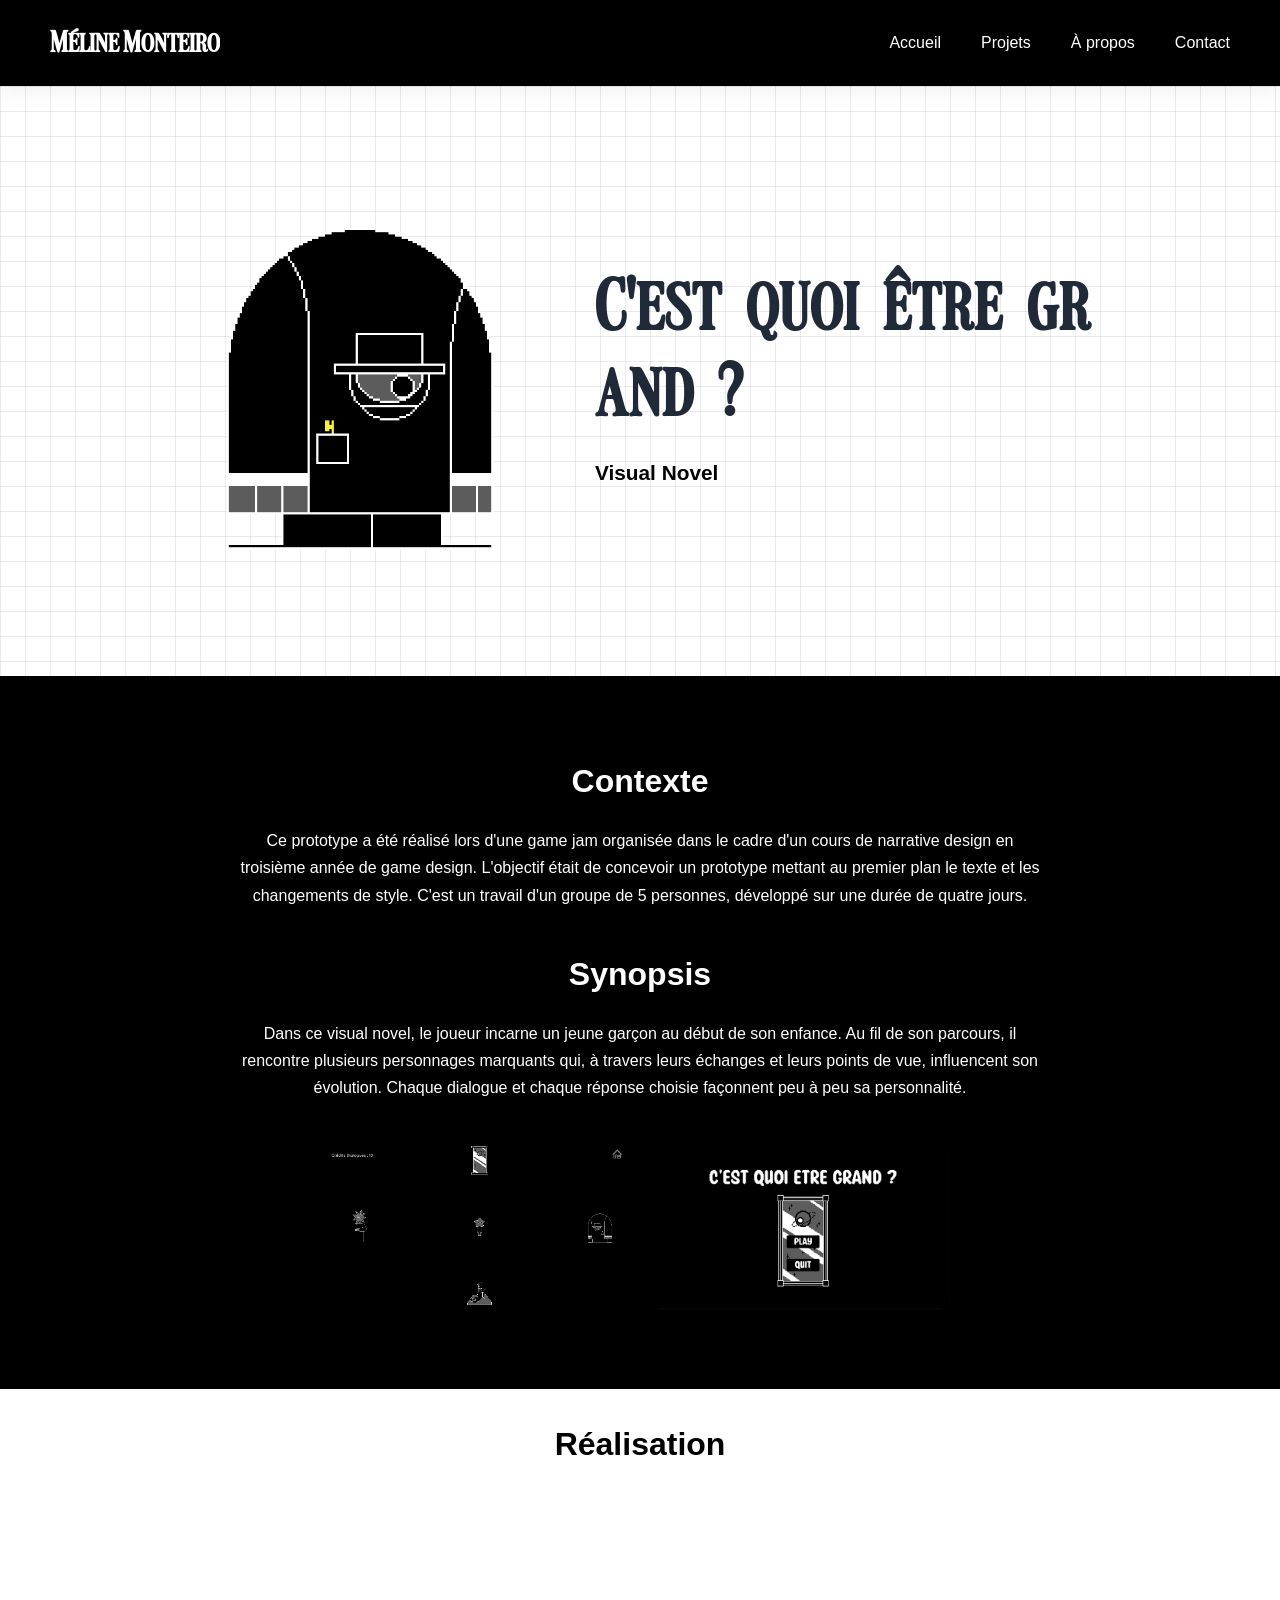
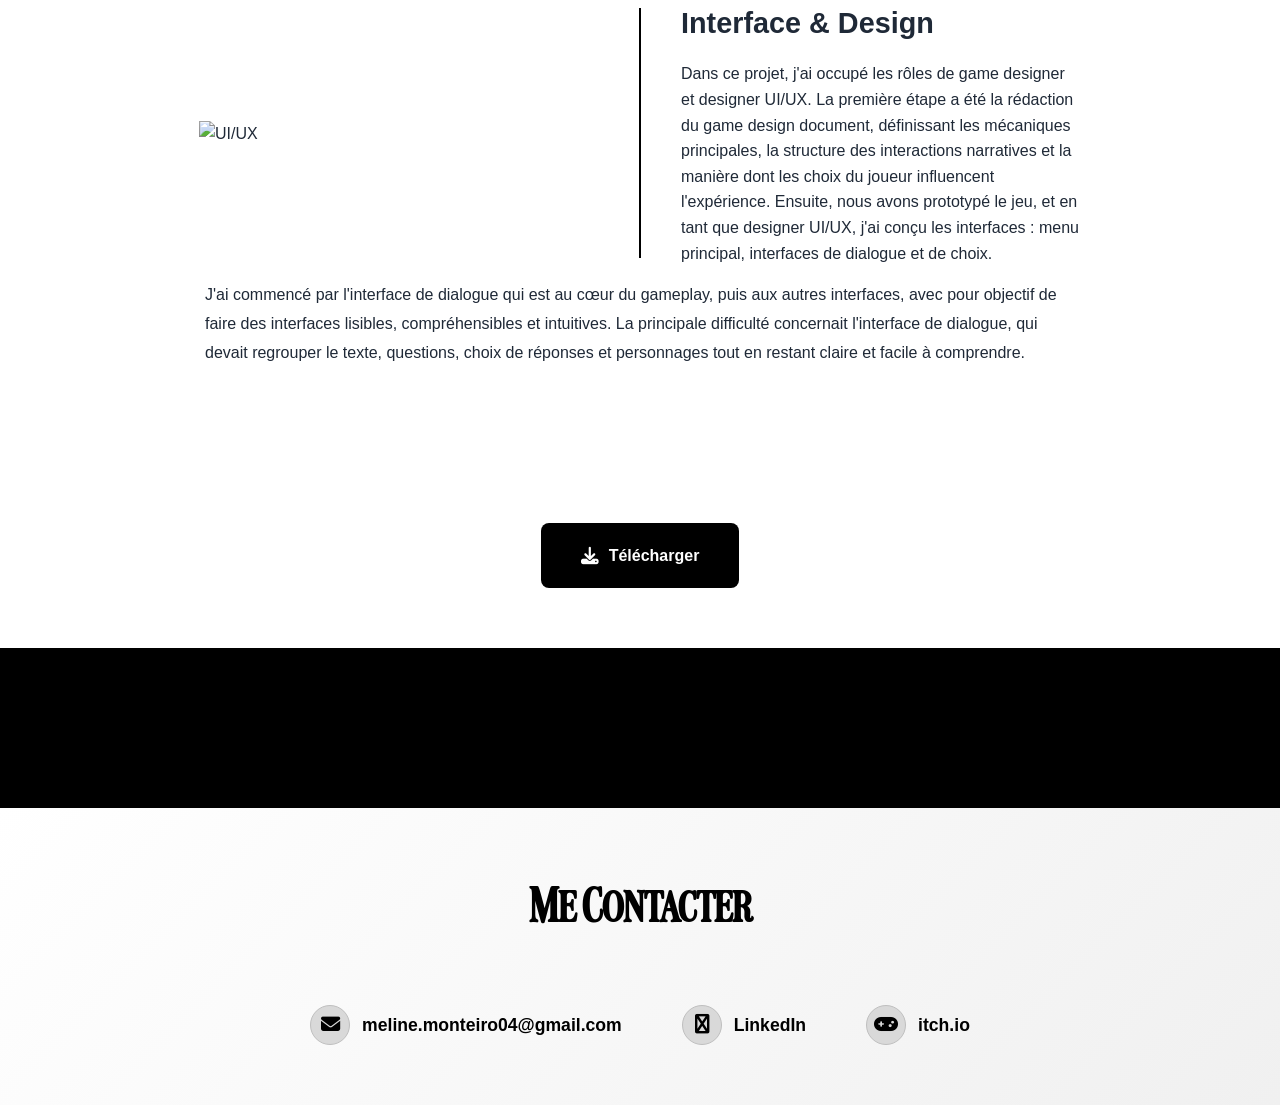
==== projects/c'est quoi etre grand.html @ 861b00ba "Update c'est quoi etre grand.html" ====
<!DOCTYPE html>
<html lang="fr">
<head>
    <meta charset="UTF-8">
    <title>C'est quoi être grand ?</title>
    <meta name="viewport" content="width=device-width, initial-scale=1.0">
    <link rel="stylesheet" href="../css/style.css">
    <link rel="stylesheet" href="https://cdnjs.cloudflare.com/ajax/libs/font-awesome/6.4.0/css/all.min.css">
</head>

<body>

<!-- HEADER -->
<header>
    <div class="logo">Méline Monteiro</div>
    <nav class="nav-menu">
        <a href="../index.html#home">Accueil</a>
        <a href="../index.html#projects">Projets</a>
        <a href="../index.html#about">À propos</a>
        <a href="../index.html#contact">Contact</a>
    </nav>
    <button class="menu-toggle" id="menuToggle">
        <span></span>
        <span></span>
        <span></span>
    </button>
</header>

<!-- HERO -->
<section class="hp-hero">
    <div class="hp-container">
        <div class="hp-image">
            <img src="../Images/GrandGolem.png" alt="C'est quoi être grand ?">
        </div>
        <div class="hp-info">
            <h1 class="rainbow-name">
                <span>C</span><span>'</span><span>e</span><span>s</span><span>t</span>
                <span> </span>
                <span>q</span><span>u</span><span>o</span><span>i</span>
                <span> </span>
                <span>ê</span><span>t</span><span>r</span><span>e</span>
                <span> </span>
                <span>g</span><span>r</span><span>a</span><span>n</span><span>d</span>
                <span> </span>
                <span>?</span>
            </h1>
            <p class="subtitle">Visual Novel</p>
        </div>
    </div>
</section>

<!-- CONTEXTE + SYNOPSIS -->
<section class="hp-description">
    <div class="container">
        <h2>Contexte</h2>
        <p>Ce prototype a été réalisé lors d'une game jam organisée dans le cadre d'un cours de narrative design en troisième année de game design. L'objectif était de concevoir un prototype mettant au premier plan le texte et les changements de style.

C'est un travail d'un groupe de 5 personnes, développé sur une durée de quatre jours.</p>

        <h2>Synopsis</h2>
        <p>Dans ce visual novel, le joueur incarne un jeune garçon au début de son enfance. Au fil de son parcours, il rencontre plusieurs personnages marquants qui, à travers leurs échanges et leurs points de vue, influencent son évolution.

Chaque dialogue et chaque réponse choisie façonnent peu à peu sa personnalité.</p>

        <div class="hp-extra-images">
    <img src="../Images/C'estQuoi1.png" alt="Image 1">
    <img src="../Images/C'estQuoi2.png" alt="Image 2">
</div>
    </div>
</section>

<!-- RÉALISATION -->
<section class="hp-realisation">
    <div class="container">
        <h2>Réalisation</h2>
        
    </div>
</section>

<!-- UI/UX -->
<section class="hp-feature">
    <div class="hp-container-feature">
        <div class="hp-feature-image">
            <img src="https://raw.githubusercontent.com/MelineMonteiro/Portfolio/main/Images/UI.png" alt="UI/UX">
        </div>
        <div class="hp-feature-divider"></div>
        <div class="hp-feature-text">
            <h3>Interface & Design</h3>
            <p>Dans ce projet, j'ai occupé les rôles de game designer et designer UI/UX.
La première étape a été la rédaction du game design document, définissant les mécaniques principales, la structure des interactions narratives et la manière dont les choix du joueur influencent l'expérience.
Ensuite, nous avons prototypé le jeu, et en tant que designer UI/UX, j'ai conçu les interfaces : menu principal, interfaces de dialogue et de choix. 
            </p>
        </div>
        
    </div>
    <div class="hp-realisation-extra">
            <p>J'ai commencé par l'interface de dialogue qui est au cœur du gameplay, puis aux autres interfaces, avec pour objectif de faire des interfaces lisibles, compréhensibles et intuitives.
La principale difficulté concernait l'interface de dialogue, qui devait regrouper le texte, questions, choix de réponses et personnages tout en restant claire et facile à comprendre.</p>
        </div>
</section>

<!-- BOUTON TÉLÉCHARGER -->
<section class="hp-download">
    <div class="container">
        <a href="https://n0ovaa.itch.io/c-est-quoi-etre-grand" class="hp-download-btn-download">
            <i class="fas fa-download"></i>
            Télécharger
        </a>
    </div>
</section>

<!-- SÉPARATEUR QUADRILLÉ -->
<section class="hp-grid-separator"></section>

<!-- CONTACT -->
<section class="contact">
    <div class="container">
        <h2 class="contact-section-title">Me Contacter</h2>
        <div class="contact-content">
            <a href="mailto:meline@email.com" class="contact-link">
                <div class="contact-icon">
                    <i class="fas fa-envelope"></i>
                </div>
                <span>meline.monteiro04@gmail.com</span>
            </a>
            <a href="www.linkedin.com/in/méline-monteiro" target="_blank" class="contact-link">
                <div class="contact-icon">
                    <i class="fas fa-linkedin"></i>
                </div>
                <span>LinkedIn</span>
            </a>
            <a href="https://n0ovaa.itch.io/" target="_blank" class="contact-link">
                <div class="contact-icon">
                    <i class="fas fa-gamepad"></i>
                </div>
                <span>itch.io</span>
            </a>
        </div>
    </div>
</section>

<script src="../script.js"></script>
</body>
</html>
---- css/style.css ----
* {
    margin: 0;
    padding: 0;
    box-sizing: border-box;
}

:root {
    --primary: #6366f1;
    --primary-dark: #4f46e5;
    --secondary: #ec4899;
    --accent: #a78bfa;
    --text-dark: #1f2937;
    --text-light: #6b7280;
    --bg-light: #f9fafb;
    --border-color: #e5e7eb;
    --transition: all 0.3s cubic-bezier(0.4, 0, 0.2, 1);
}

html {
    scroll-behavior: smooth;
}

/* Police personnalisée 1 */
@font-face {
    font-family: 'LTCarpet';
    src: url('../font/LTCarpet.ttf') format('truetype');
    font-weight: normal;
    font-style: normal;
}

/* Police personnalisée 2 */
@font-face {
    font-family: 'Rocline';
    src: url('../font/RoclinePersonalUseOnly-Regular.ttf') format('truetype');
    font-weight: normal;
    font-style: normal;
}

body {
    font-family: 'Segoe UI', Tahoma, Geneva, Verdana, sans-serif;
    background: white;
    color: var(--text-dark);
    line-height: 1.6;
    overflow-x: hidden;
}

.container {
    max-width: 1200px;
    margin: 0 auto;
    padding: 0 20px;
}

/* ===================== */
/* IMAGE MODAL ZOOM */
/* ===================== */

.image-modal {
    display: none;
    position: fixed;
    z-index: 2000;
    left: 0;
    top: 0;
    width: 100%;
    height: 100%;
    background: rgba(0, 0, 0, 0.8);
    backdrop-filter: blur(5px);
    animation: fadeIn 0.3s ease;
}

.image-modal.active {
    display: flex;
    align-items: center;
    justify-content: center;
}

.modal-content {
    position: relative;
    max-width: 90vw;
    max-height: 90vh;
}

.modal-content img {
    max-width: 100%;
    max-height: 90vh;
    object-fit: contain;
    animation: zoomIn 0.3s ease;
}

.modal-close {
    position: absolute;
    top: -40px;
    right: 0;
    color: white;
    font-size: 40px;
    font-weight: bold;
    cursor: pointer;
    transition: all 0.3s;
}

.modal-close:hover {
    transform: rotate(90deg);
}

@keyframes fadeIn {
    from {
        opacity: 0;
    }
    to {
        opacity: 1;
    }
}

@keyframes zoomIn {
    from {
        transform: scale(0.8);
        opacity: 0;
    }
    to {
        transform: scale(1);
        opacity: 1;
    }
}

/* ===================== */
/* SCROLL ANIMATIONS */
/* ===================== */

.scroll-animation {
    opacity: 0;
}

.about-text.scroll-animation {
    transform: translateX(-50px);
    opacity: 0;
}

.about-text.scroll-animation.animate-in {
    animation: slideFromLeft 0.8s ease-out forwards;
}

.project-card.featured.clean-layout.scroll-animation {
    transform: translateX(50px);
    opacity: 0;
}

.project-card.featured.clean-layout.scroll-animation.animate-in {
    animation: slideFromRight 0.8s ease-out forwards;
}

.grid-card.scroll-animation {
    transform: translateY(50px);
    opacity: 0;
}

.grid-card.scroll-animation.animate-in {
    animation: slideFromBottom 0.8s ease-out forwards;
}

.hp-container-feature.scroll-animation {
    transform: translateY(30px);
    opacity: 0;
}

.hp-container-feature.scroll-animation.animate-in {
    animation: slideFromBottom 0.8s ease-out forwards;
}

@keyframes slideFromLeft {
    from {
        opacity: 0;
        transform: translateX(-50px);
    }
    to {
        opacity: 1;
        transform: translateX(0);
    }
}

@keyframes slideFromRight {
    from {
        opacity: 0;
        transform: translateX(50px);
    }
    to {
        opacity: 1;
        transform: translateX(0);
    }
}

@keyframes slideFromBottom {
    from {
        opacity: 0;
        transform: translateY(50px);
    }
    to {
        opacity: 1;
        transform: translateY(0);
    }
}

/* ===================== */
/* SCROLL DOWN INDICATOR */
/* ===================== */

.scroll-indicator {
    position: fixed;
    bottom: 30px;
    left: 50px;
    z-index: 100;
    display: flex;
    flex-direction: column;
    align-items: center;
    gap: 10px;
    transition: opacity 0.3s ease;
}

.scroll-box {
    width: 50px;
    height: 50px;
    border: 2px solid black;
    border-radius: 8px;
    display: flex;
    align-items: center;
    justify-content: center;
    background: transparent;
}

.scroll-arrow {
    font-size: 1.5rem;
    color: black;
    animation: scrollBounce 2s infinite;
}

.scroll-text {
    font-size: 0.85rem;
    color: black;
    font-weight: 600;
    letter-spacing: 1px;
    white-space: nowrap;
}

@keyframes scrollBounce {
    0%, 100% {
        transform: translateY(0);
    }
    50% {
        transform: translateY(10px);
    }
}

/* ===================== */
/* HEADER */
/* ===================== */

header {
    display: flex;
    justify-content: space-between;
    align-items: center;
    padding: 20px 50px;
    background: black;
    box-shadow: 0 2px 20px rgba(0, 0, 0, 0.08);
    position: sticky;
    top: 0;
    z-index: 1000;
    backdrop-filter: blur(10px);
}

.logo {
    font-weight: 700;
    font-size: 1.8rem;
    background: white;
    -webkit-background-clip: text;
    -webkit-text-fill-color: transparent;
    background-clip: text;
    cursor: pointer;
    transition: var(--transition);
    display: flex;
    align-items: center;
    gap: 12px;
     font-family: 'LTCarpet', sans-serif;
}

.logo:hover {
    transform: none;
    
}

.logo-image {
    width: 3rem;
    height: 3rem;
    border-radius: 50%;
    object-fit: cover;
    flex-shrink: 0;
}

.nav-menu {
    display: flex;
    gap: 40px;
}

.nav-menu a {
    text-decoration: none;
    color: white;
    font-weight: 500;
    position: relative;
    transition: var(--transition);
}

.nav-menu a::after {
    content: '';
    position: absolute;
    bottom: -5px;
    left: 0;
    width: 0;
    height: 2px;
    background: white;
    transition: var(--transition);
}

.nav-menu a:hover::after {
    width: 100%;
}

.menu-toggle {
    display: none;
    flex-direction: column;
    background: none;
    border: none;
    cursor: pointer;
    gap: 5px;
    z-index: 1001;
}

.menu-toggle span {
    width: 25px;
    height: 3px;
    background: white;
    border-radius: 2px;
    transition: var(--transition);
}

.menu-toggle.active span:nth-child(1) {
    transform: rotate(45deg) translate(8px, 8px);
}

.menu-toggle.active span:nth-child(2) {
    opacity: 0;
}

.menu-toggle.active span:nth-child(3) {
    transform: rotate(-45deg) translate(7px, -7px);
}

/* ===================== */
/* HERO */
/* ===================== */

.hero {
    min-height: 90vh;
    display: flex;
    align-items: center;
    justify-content: center;
    padding: 40px 20px;
    background-image:
        linear-gradient(to right, rgba(0, 0, 0, 0.08) 1px, transparent 1px),
        linear-gradient(to bottom, rgba(0, 0, 0, 0.08) 1px, transparent 1px);
    background-size: 25px 25px;
    position: relative;
    overflow: hidden;
    animation: heroFadeOut forwards;
}

@keyframes heroFadeOut {
    0% {
        opacity: 1;
        transform: translateY(0);
    }
    100% {
        opacity: 1;
        transform: translateY(0);
    }
}

.hero.hide {
    animation: heroFadeOutScroll forwards;
}

@keyframes heroFadeOutScroll {
    0% {
        opacity: 1;
        transform: translateY(0);
    }
    100% {
        opacity: 0;
        transform: translateY(-100%);
        pointer-events: none;
    }
}

.hero-decorations {
    display: none;
}

.decoration {
    display: none;
}

.profile-image {
    display: flex;
    justify-content: center;
    position: relative;
}

.profile-glow {
    display: none;
}

.profile-image img {
    width: 100%;
    max-width: 350px;
    border-radius: 20px;
    object-fit: cover;
    transition: var(--transition);
    position: relative;
    z-index: 2;
    cursor: zoom-in;
}

.profile-image img:hover {
    transform: translateY(-10px) scale(1.02);
}

.hero-content {
    display: grid;
    grid-template-columns: 1fr 1fr;
    gap: 60px;
    align-items: center;
    max-width: 1200px;
    width: 100%;
    position: relative;
    z-index: 1;
}

.hero-text h1 {
    font-size: clamp(3.5rem, 8vw, 6.5rem);
    font-weight: 800;
    line-height: 1.1;
    margin-bottom: 20px;
    letter-spacing: -1px;

 
    white-space: normal; /* permet aux mots de passer à la ligne */
   overflow-wrap: break-word; /* coupe les mots trop longs si nécessaire */
    word-wrap: break-word; /* support legacy */
    hyphens: none; /* empêche les traits d’union automatiques */
}

.subtitle {
    font-size: 1.3rem;
    font-weight: 600;
    color: black;
    margin-bottom: 10px;
}

.description {
    font-size: 1.1rem;
    color: var(--text-light);
    margin-bottom: 30px;
    line-height: 1.8;
}

.hero-buttons {
    display: flex;
    gap: 20px;
    flex-wrap: wrap;
}

/* ===================== */
/* RAINBOW NAME EFFECT */
/* ===================== */

.rainbow-name {
    display: block;
    font-size: clamp(2.5rem, 8vw, 4.5rem);
    font-weight: 800;
    letter-spacing: 2px;
    line-height: 1.1;
    font-family: 'LTCarpet', sans-serif;

}

.rainbow-name span {
    color: var(--text-dark);
    transition: color 0.3s ease, transform 0.3s ease;
    display: inline-block;
    cursor: pointer;
}

.rainbow-name span.space {
    width: 0.3em;
    display: inline-block;
}

.rainbow-name span:not(.space):hover {
    animation: wave-up 0.5s ease;
}

/* Couleurs rainbow au survol - 21 couleurs pour couvrir les longs textes */
.rainbow-name span:nth-child(1):hover { color: #f29e4c; }
.rainbow-name span:nth-child(2):hover { color: #f1c453; }
.rainbow-name span:nth-child(3):hover { color: #efea5a; }
.rainbow-name span:nth-child(4):hover { color: #b9e769; }
.rainbow-name span:nth-child(5):hover { color: #83e377; }
.rainbow-name span:nth-child(6):hover { color: #16db93; }
.rainbow-name span:nth-child(7):hover { color: #0db39e; }
.rainbow-name span:nth-child(8):hover { color: #048ba8; }
.rainbow-name span:nth-child(9):hover { color: #2c699a; }
.rainbow-name span:nth-child(10):hover { color: #54478c; }
.rainbow-name span:nth-child(11):hover { color: #f29e4c; }
.rainbow-name span:nth-child(12):hover { color: #f1c453; }
.rainbow-name span:nth-child(13):hover { color: #efea5a; }
.rainbow-name span:nth-child(14):hover { color: #b9e769; }
.rainbow-name span:nth-child(15):hover { color: #83e377; }
.rainbow-name span:nth-child(16):hover { color: #16db93; }
.rainbow-name span:nth-child(17):hover { color: #0db39e; }
.rainbow-name span:nth-child(18):hover { color: #048ba8; }
.rainbow-name span:nth-child(19):hover { color: #2c699a; }
.rainbow-name span:nth-child(20):hover { color: #54478c; }
.rainbow-name span:nth-child(21):hover { color: #f29e4c; }

@keyframes wave-up {
    0% {
        transform: translateY(0);
    }
    50% {
        transform: translateY(-15px);
    }
    100% {
        transform: translateY(0);
    }
}



/* ===================== */
/* BOUTONS */
/* ===================== */

.btn {
    padding: 12px 28px;
    border: none;
    border-radius: 8px;
    font-weight: 600;
    font-size: 1rem;
    cursor: pointer;
    transition: var(--transition);
    text-decoration: none;
    display: inline-flex;
    align-items: center;
    gap: 8px;
    position: relative;
    overflow: hidden;
}

.btn::before {
    content: '';
    position: absolute;
    top: 0;
    left: -100%;
    width: 100%;
    height: 100%;
    background: rgba(255, 255, 255, 0.2);
    transition: left 0.3s ease;
    z-index: 0;
}

.btn:hover::before {
    left: 100%;
}

.btn > * {
    position: relative;
    z-index: 1;
}

.btn-primary {
    background: black;
    color: white;
    box-shadow: 0 10px 30px rgba(99, 102, 241, 0.4);
}

.btn-primary:hover {
    transform: translateY(-3px);
    box-shadow: 0 15px 40px rgba(99, 102, 241, 0.5);
}

.btn-secondary {
    background: transparent;
    color: var(--primary);
    border: 2px solid var(--primary);
    box-shadow: 0 10px 30px rgba(99, 102, 241, 0.1);
}

.btn-secondary:hover {
    background: var(--primary);
    color: white;
    transform: translateY(-3px);
    box-shadow: 0 15px 40px rgba(99, 102, 241, 0.3);
}

/* ===================== */
/* SECTIONS */
/* ===================== */

section {
    padding: 80px 20px;
    position: relative;
}

.section-title {
    font-size: clamp(2rem, 5vw, 3rem);
    font-weight: 800;
    text-align: center;
    margin-bottom: 60px;
    background: linear-gradient(135deg, var(--text-dark) 0%, var(--primary) 100%);
    -webkit-background-clip: text;
    -webkit-text-fill-color: transparent;
    background-clip: text;
}

.section-decoration {
    display: none;
}

.shape {
    display: none;
}

/* ===================== */
/* SECTION À PROPOS */
/* ===================== */

.about {
    background: black;
    padding: 0;
    display: flex;
    min-height: auto;
    align-items: center;
    overflow: hidden;
}

.about .container {
    max-width: 100%;
    width: 100%;
    text-align: left;
    display: grid;
    grid-template-columns: 0.6fr 2fr;
    gap: 0;
    min-height: 40vh;
}

.about-section-title {
    color: white;
    font-size: 5rem;
    font-weight: 700;
    margin: 0;
    padding: 40px 30px;
    background: black;
    writing-mode: horizontal-tb;
    display: flex;
    align-items: center;
    border-right: 1px solid white;
    font-family: 'LTCarpet', sans-serif;
}

.about-content {
    display: flex;
    align-items: center;
    padding: 40px 40px;
}

.about-decorations {
    display: none;
}

.about-text {
    max-width: 100%;
    width: 100%;
}

.about-text p {
    color: white;
    font-size: 1.1rem;
    line-height: 1.7;
}

/* ===================== */
/* PROJETS */
/* ===================== */

.projects-featured {
    background: white;
}

.projects-section-title {
    font-size: clamp(6rem, 5vw, 3rem);
    font-weight: 800;
    text-align: center;
    margin-bottom: 60px;
    background: black;
    -webkit-background-clip: text;
    -webkit-text-fill-color: transparent;
    background-clip: text;
    white-space: nowrap;
    font-family: 'LTCarpet', sans-serif;
}

.featured-projects {
    display: flex;
    flex-direction: column;
    gap: 40px;
    max-width: 1000px;
    margin: 0 auto;
}

.project-card.featured.clean-layout {
    display: flex;
    align-items: stretch;
    gap: 20px;
    padding: 20px 0;
    border-bottom: 1px solid rgba(0, 0, 0, 0.1);
}

.project-image-wrapper {
    flex: 0 0 40%;
    position: relative;
    overflow: visible;
}

.project-image-wrapper img {
    width: 100%;
    height: 100%;
    display: block;
    object-fit: cover;
    transition: none;
    cursor: default;
    pointer-events: none;
}

.project-image-wrapper img:hover {
    transform: none !important;
    box-shadow: none !important;
}

.project-divider {
    width: 2px;
    background-color: black;
    flex-shrink: 0;
}

.project-info {
    flex: 1;
    display: flex;
    flex-direction: column;
    justify-content: center;
}

.project-info h3 {
    font-size: 1.5rem;
    margin-bottom: 10px;
    color: var(--text-dark);
    white-space: nowrap;
}

.project-info p {
    font-size: 0.95rem;
    margin-bottom: 15px;
    line-height: 1.5;
    color: var(--text-dark);
}

.project-btn {
    display: inline-flex;
    width: auto !important;
    max-width: fit-content;
    align-items: center;
    gap: 6px;
    text-decoration: none;
    font-weight: 600;
    padding: 6px 12px;
    border-radius: 4px;
    background: black;
    color: white;
    font-size: 0.9rem;
    transition: all 0.3s;
}

.project-btn:hover {
    background: #333;
    gap: 8px;
}

/* ===================== */
/* HERO PROJET */
/* ===================== */

.hp-hero {
    padding: 120px 20px;
    background-color: white;
    background-image:
        linear-gradient(to right, rgba(0,0,0,0.08) 1px, transparent 1px),
        linear-gradient(to bottom, rgba(0,0,0,0.08) 1px, transparent 1px);
    background-size: 25px 25px;
    display: flex;
    justify-content: center;
}

.hp-container {
    max-width: 900px;
    margin: 0 auto;
    display: flex;
    align-items: center;
    justify-content: center;
    gap: 60px;
}

.hp-image {
    flex: none;
    max-width: 350px;
    max-height: 400px;
    display: flex;
    align-items: center;
    position: relative;
    overflow: visible;
}

.hp-image img {
    width: 100%;
    height: auto;
    object-fit: contain;
    display: block;
    transition: none;
    cursor: default;
    pointer-events: none;
}

.hp-image img:hover {
    transform: none !important;
    box-shadow: none !important;
}

.hp-info {
    flex: none;
    max-width: 500px;
    display: flex;
    flex-direction: column;
    justify-content: center;
}

.hp-info h1 {
    font-size: clamp(2.5rem, 8vw, 4.5rem);
    font-weight: 800;
    line-height: 1.2;
    color: black;
    margin-bottom: 20px;
    word-spacing: normal;
    white-space: normal;
}

.hp-info h2 {
    font-size: 1.3rem;
    font-weight: 600;
    color: var(--text-light);
    margin-bottom: 30px;
}

/* ===================== */
/* CONTEXTE + SYNOPSIS */
/* ===================== */

.hp-description {
    background-color: black;
    color: white;
    text-align: center;
    padding: 80px 20px;
}

.hp-description h2 {
    font-size: 2rem;
    margin-bottom: 20px;
}

.hp-description p {
    max-width: 800px;
    margin: 0 auto 40px auto;
    line-height: 1.7;
}

.context-image {
    max-width: 300px !important;
    height: auto !important;
    margin: 30px auto !important;
    display: block !important;
    cursor: default !important;
    pointer-events: none !important;
}

.context-image:hover {
    transform: none !important;
    box-shadow: none !important;
}

/* ===================== */
/* RÉALISATION */
/* ===================== */

.hp-realisation {
    background: white;
    text-align: center;
    padding: 30px 20px;
}

.hp-realisation h2 {
    font-size: 2rem;
    color: black;
    margin-bottom: 20px;
}

.hp-realisation-text {
    max-width: 900px;
    margin: 0 auto;
    text-align: left;
    line-height: 1.8;
}

.hp-realisation-extra {
    max-width: 900px;
    margin: 0 auto;
    text-align: left;
    line-height: 1.8;
    color: var(--text-dark);
    padding: 15px;
   
 

}

/* ===================== */
/* UI/UX & LEVEL DESIGN */
/* ===================== */

.hp-feature {
    padding: 80px 20px;
    background: white;
}

.hp-container-feature {
    display: flex;
    align-items: center;
    justify-content: center;
    gap: 40px;
    max-width: 1000px;
    margin: 0 auto;
}

.hp-feature-reverse .hp-container-feature {
    flex-direction: row-reverse;
}

.hp-feature-image {
    flex: 0 0 40%;
    position: relative;
    overflow: visible;
    border-radius: 8px;
    display: flex;
    align-items: center;
    justify-content: center;
}

.hp-feature-image img {
    width: 100%;
    height: auto;
    object-fit: contain;
    display: block;
    transition: transform 0.3s, box-shadow 0.3s;
    cursor: zoom-in;
}

.hp-feature-image img:hover {
    transform: scale(1.15);
    box-shadow: 0 15px 50px rgba(0, 0, 0, 0.2);
}

.hp-extra-images {
    display: flex;
    justify-content: center;
    align-items: center;
    gap: 20px; /* espace entre les images */
    margin-top: 20px;
    flex-wrap: wrap; /* pour mobile */
}

.hp-extra-images img {
    max-width: 300px; /* ajuste selon ton design */
    width: 100%;
    height: auto;
    border-radius: 10px; /* optionnel */
}

/* ===================== */
/* CAROUSEL */
/* ===================== */

.carousel-container {
    position: relative;
    width: 100%;
    display: flex;
    align-items: center;
    justify-content: center;
    flex: 0 0 40%;
    max-height: 600px;
}

.carousel-arrow {
    position: absolute;
    top: 50%;
    transform: translateY(-50%);
    background: rgba(0, 0, 0, 0.5);
    color: white;
    border: none;
    padding: 10px 15px;
    cursor: pointer;
    font-size: 1.2rem;
    border-radius: 4px;
    transition: all 0.3s;
    z-index: 10;
}

.carousel-arrow:hover {
    background: rgba(0, 0, 0, 0.8);
}

.carousel-arrow:active {
    transform: translateY(-50%) scale(0.95);
}

.carousel-arrow.prev {
    left: 10px;
}

.carousel-arrow.next {
    right: 10px;
}

#carousel-ld {
    position: relative;
    width: 100%;
    height: 100%;
    display: flex;
    align-items: center;
    justify-content: center;
}

.carousel-image {
    width: 100%;
    height: 100%;
    object-fit: contain;
    display: none !important;
    transition: opacity 0.5s ease;
    cursor: zoom-in;
}

.carousel-image.active {
    display: block !important;
    opacity: 1;
}

.carousel-image:hover {
    transform: scale(1.15);
    box-shadow: 0 15px 50px rgba(0, 0, 0, 0.2);
}

.hp-feature-divider {
    width: 2px;
    background: black;
    flex-shrink: 0;
    height: 250px;
}

.hp-feature-text {
    flex: 0 0 40%;
    display: flex;
    flex-direction: column;
    justify-content: center;
    align-items: flex-start;
}

.hp-feature-text h3 {
    font-size: 1.8rem;
    margin-bottom: 15px;
    margin-top: 0;
}

.hp-feature-text p {
    line-height: 1.6;
    margin: 0;
}

/* ===================== */
/* BOUTON TÉLÉCHARGER */
/* ===================== */

.hp-download {
    background: white;
    text-align: center;
    padding: 60px 20px;
   
}

.hp-download-btn-download {
    display: inline-flex;
    align-items: center;
    gap: 10px;
    background: black;
    color: white;
    padding: 20px 40px;
    font-weight: 650;
    text-decoration: none;
    border-radius: 8px;
    transition: all 0.3s;
    font-size: 1rem;
    border: none;
    cursor: pointer;
}

.hp-download-btn-download:hover {
    background: #333;
    color: white;
    gap: 15px;
    
}

.hp-download-btn-download i {
    font-size: 1.1rem;
}

/* ===================== */
/* SÉPARATEUR QUADRILLAGE */
/* ===================== */

.hp-grid-separator {
    height: 120px;
    background-color: black;
    background-image:
        linear-gradient(to right, rgba(255,255,255,0.8) 0.5px, transparent 0.5px),
        linear-gradient(to bottom, rgba(255,255,255,0.8) 0.5px, transparent 0.5px);
    background-size: 25px 25px;
}

/* ===================== */
/* PROJETS ANNEXE */
/* ===================== */

.projects-grid {
    background-color: black;
    background-image:
      linear-gradient(to right, rgba(255,255,255,0.8) 0.3px, transparent 0.5px),
      linear-gradient(to bottom, rgba(255,255,255,0.8) 0.3px, transparent 0.5px);
    background-size: 25px 25px;
    padding: 60px 0;
}

.grid-section-title {
    font-size: clamp(2rem, 5vw, 3rem);
    font-weight: 800;
    text-align: center;
    margin-bottom: 60px;
    color: white;
}

.grid-container {
    display: grid;
    grid-template-columns: repeat(auto-fit, minmax(250px, 300px));
    justify-content: center;
    gap: 40px;
    max-width: 1100px;
    margin: 0 auto;
    padding: 0 20px;
}

.grid-card {
    background: white;
    border-radius: 8px;
    overflow: hidden;
    border: 1px solid rgba(0, 0, 0, 0.1);
    display: flex;
    flex-direction: column;
    transition: transform 0.3s;
    min-height: 420px;
}

.grid-card:hover {
    transform: translateY(-5px);
}

.card-image {
    position: relative;
    height: 200px;
    width: 100%;
    padding: 12px;
    box-sizing: border-box;
    overflow: visible;
    border-radius: 8px;
}

.card-image img {
    width: 100%;
    height: 100%;
    object-fit: cover;
    display: block;
    cursor: zoom-in;
    transition: transform 0.3s, box-shadow 0.3s;
     border-radius: 8px;
}

.card-image img:hover {
    transform: scale(1.15);
    box-shadow: 0 10px 40px rgba(0, 0, 0, 0.2);
}

.card-overlay {
    position: absolute;
    top: 12px;
    left: 12px;
    right: 12px;
    bottom: 12px;
    background: rgba(0,0,0,0.45);
    display: flex;
    align-items: center;
    justify-content: center;
    opacity: 0;
    transition: opacity 0.3s;
       border-radius: 8px;
}

.grid-card:hover .card-overlay {
    opacity: 1;
}

.card-link {
    color: white;
    text-decoration: none;
    font-weight: 600;
    padding: 6px 14px;
    border: 2px solid white;
    border-radius: 2px;
    transition: all 0.3s;
}

.card-link:hover {
    background: white;
    color: black;
}

.card-content {
    padding: 20px;
    display: flex;
    flex-direction: column;
    flex: 1;
}

.card-content h3 {
    font-size: 1.2rem;
    margin-bottom: 10px;
    text-align: left;
    color: black;
    font-weight: 700;
}

.card-content p {
    color: #333;
    font-size: 0.95rem;
    line-height: 1.5;
    text-align: left;
}

/* ===================== */
/* CONTACT */
/* ===================== */

.contact {
    background: linear-gradient(135deg, #ffffff 0%, #f0f0f0 100%);
    color: black;
    position: relative;
    overflow: hidden;
    padding: 60px 0;
}

.contact-section-title {
    font-size: clamp(2rem, 5vw, 3rem);
    font-weight: 800;
    text-align: center;
    margin-bottom: 60px;
    background: black;
    -webkit-background-clip: text;
    -webkit-text-fill-color: transparent;
    background-clip: text;
    font-family: 'LTCarpet', sans-serif;
}

.contact-content {
    display: flex;
    justify-content: center;
    align-items: center;
    gap: 60px;
    flex-wrap: wrap;
    max-width: 1200px;
    margin: 0 auto;
    padding: 0 20px;
}

.contact-link {
    display: flex;
    flex-direction: row;
    align-items: center;
    gap: 12px;
    color: black;
    text-decoration: none;
    font-weight: 600;
    font-size: 1.1rem;
    transition: transform 0.3s, color 0.3s;
}

.contact-icon {
    width: 40px;
    height: 40px;
    background: #d9d9d9;
    border-radius: 50%;
    display: flex;
    align-items: center;
    justify-content: center;
    font-size: 1.2rem;
    flex-shrink: 0;
    transition: all 0.3s;
    border: 1px solid #bfbfbf;
}

.contact-link:hover .contact-icon {
    background: black;
    color: white;
    transform: translateX(5px);
    box-shadow: 0 5px 15px rgba(0,0,0,0.15);
}

.contact-link:hover {
    transform: translateX(5px);
    color: black;
}

/* ===================== */
/* FOOTER */
/* ===================== */

footer {
    background: #111827;
    color: white;
    text-align: center;
    padding: 30px 20px;
}

/* ===================== */
/* RESPONSIVITÉ */
/* ===================== */

@media (max-width: 1200px) {
    .hero-text h1 {
        white-space: normal;
    }

    .rainbow-name {
        white-space: normal;
    }
}

@media (max-width: 900px) {
    .project-card.featured {
        flex-direction: column;
        height: auto;
    }

    .project-image-wrapper {
        width: 100%;
        height: 250px;
    }

    .project-info {
        width: 100%;
        padding: 25px;
    }

    .project-info h3 {
        white-space: normal;
    }

    .about .container {
        grid-template-columns: 1fr;
        height: auto;
        min-height: auto;
    }

    .about-section-title {
        border-right: none;
        border-bottom: 1px solid white;
        padding: 20px 30px;
    }

    .about-content {
        padding: 20px 30px;
    }

    .contact-content {
        gap: 40px;
    }

    .hp-container-feature {
        flex-direction: column;
        gap: 30px;
    }

    .hp-feature-reverse .hp-container-feature {
        flex-direction: column;
    }

    .hp-feature-image {
        flex: 0 0 100%;
    }

    .hp-feature-text {
        flex: 0 0 100%;
    }

    .hp-feature-divider {
        display: none;
    }

    .carousel-container {
        flex: 0 0 100%;
        max-height: 400px;
    }

    .grid-container {
        grid-template-columns: repeat(auto-fit, minmax(200px, 250px));
        gap: 30px;
    }
}

@media (max-width: 768px) {
    header {
        padding: 15px 20px;
        gap: 20px;
    }

    .logo {
        font-size: 1.4rem;
        gap: 8px;
    }

    .logo-image {
        width: 1.4rem;
        height: 1.4rem;
    }

    .nav-menu {
        display: none;
        position: fixed;
        top: 70px;
        left: 0;
        right: 0;
        flex-direction: column;
        background: black;
        box-shadow: 0 10px 30px rgba(0, 0, 0, 0.1);
        padding: 20px;
        gap: 15px;
        z-index: 999;
        max-height: calc(100vh - 70px);
        overflow-y: auto;
    }

    .nav-menu.active {
        display: flex;
    }

    .menu-toggle {
        display: flex;
    }

    .hero-content {
        grid-template-columns: 1fr;
        gap: 40px;
    }

    .profile-image img {
        max-width: 250px;
    }

    .hero-buttons {
        flex-direction: column;
    }

    .btn {
        width: 100%;
        justify-content: center;
    }

    section {
        padding: 50px 20px;
    }

    .grid-container {
        grid-template-columns: 1fr;
    }

    .contact-content {
        gap: 30px;
        flex-direction: column;
        align-items: center;
    }

    .about-text {
        padding: 0;
    }

    .hero-text h1 {
        white-space: normal;
    }

    .rainbow-name {
        white-space: normal;
    }

    .hp-container {
        flex-direction: column;
        gap: 30px;
    }

    .hp-image {
        flex: 0 0 100%;
        max-height: 300px;
    }

    .hp-info {
        flex: 0 0 100%;
    }

    .carousel-arrow {
        padding: 8px 12px;
        font-size: 1rem;
    }

    .carousel-arrow.prev {
        left: 5px;
    }

    .carousel-arrow.next {
        right: 5px;
    }

    .scroll-indicator {
        bottom: 20px;
        left: 20px;
    }

    .scroll-box {
        width: 40px;
        height: 40px;
    }

    .scroll-text {
        display: none;
    }
}

@media (max-width: 480px) {
    header {
        padding: 12px 15px;
    }

    .logo {
        font-size: 1.2rem;
        gap: 6px;
    }

    .logo-image {
        width: 1.2rem;
        height: 1.2rem;
    }

    .hero-text h1 {
        font-size: 2rem;
        margin-bottom: 15px;
        white-space: normal;
    }

    .rainbow-name {
        white-space: normal;
    }

    .subtitle {
        font-size: 1rem;
    }

    .description {
        font-size: 0.95rem;
    }

    .section-title {
        font-size: 1.8rem;
        margin-bottom: 40px;
    }

    .project-card.featured {
        height: auto;
    }

    .project-image-wrapper {
        width: 100%;
        height: 200px;
    }

    .project-info {
        padding: 20px;
    }

    .project-info h3 {
        font-size: 1.3rem;
        white-space: normal;
    }

    .project-info p {
        font-size: 0.95rem;
        margin-bottom: 15px;
    }

    .about-text {
        padding: 0;
    }

    .about-text p {
        font-size: 1rem;
    }

    .about-section-title {
        font-size: 1.4rem;
        padding: 15px 15px;
    }

    .contact-icon {
        width: 50px;
        height: 50px;
        font-size: 1.2rem;
    }

    .contact-content {
        gap: 20px;
    }

    .grid-container {
        grid-template-columns: 1fr;
    }

    .hp-download-btn-download {
        width: 100%;
        justify-content: center;
    }

    .modal-close {
        font-size: 30px;
        top: -35px;
    }

    .profile-image img:hover,
    .project-image-wrapper img:hover,
    .hp-image img:hover {
        transform: none !important;
        box-shadow: none !important;
    }

    .scroll-indicator {
        display: none;
    }





}
}
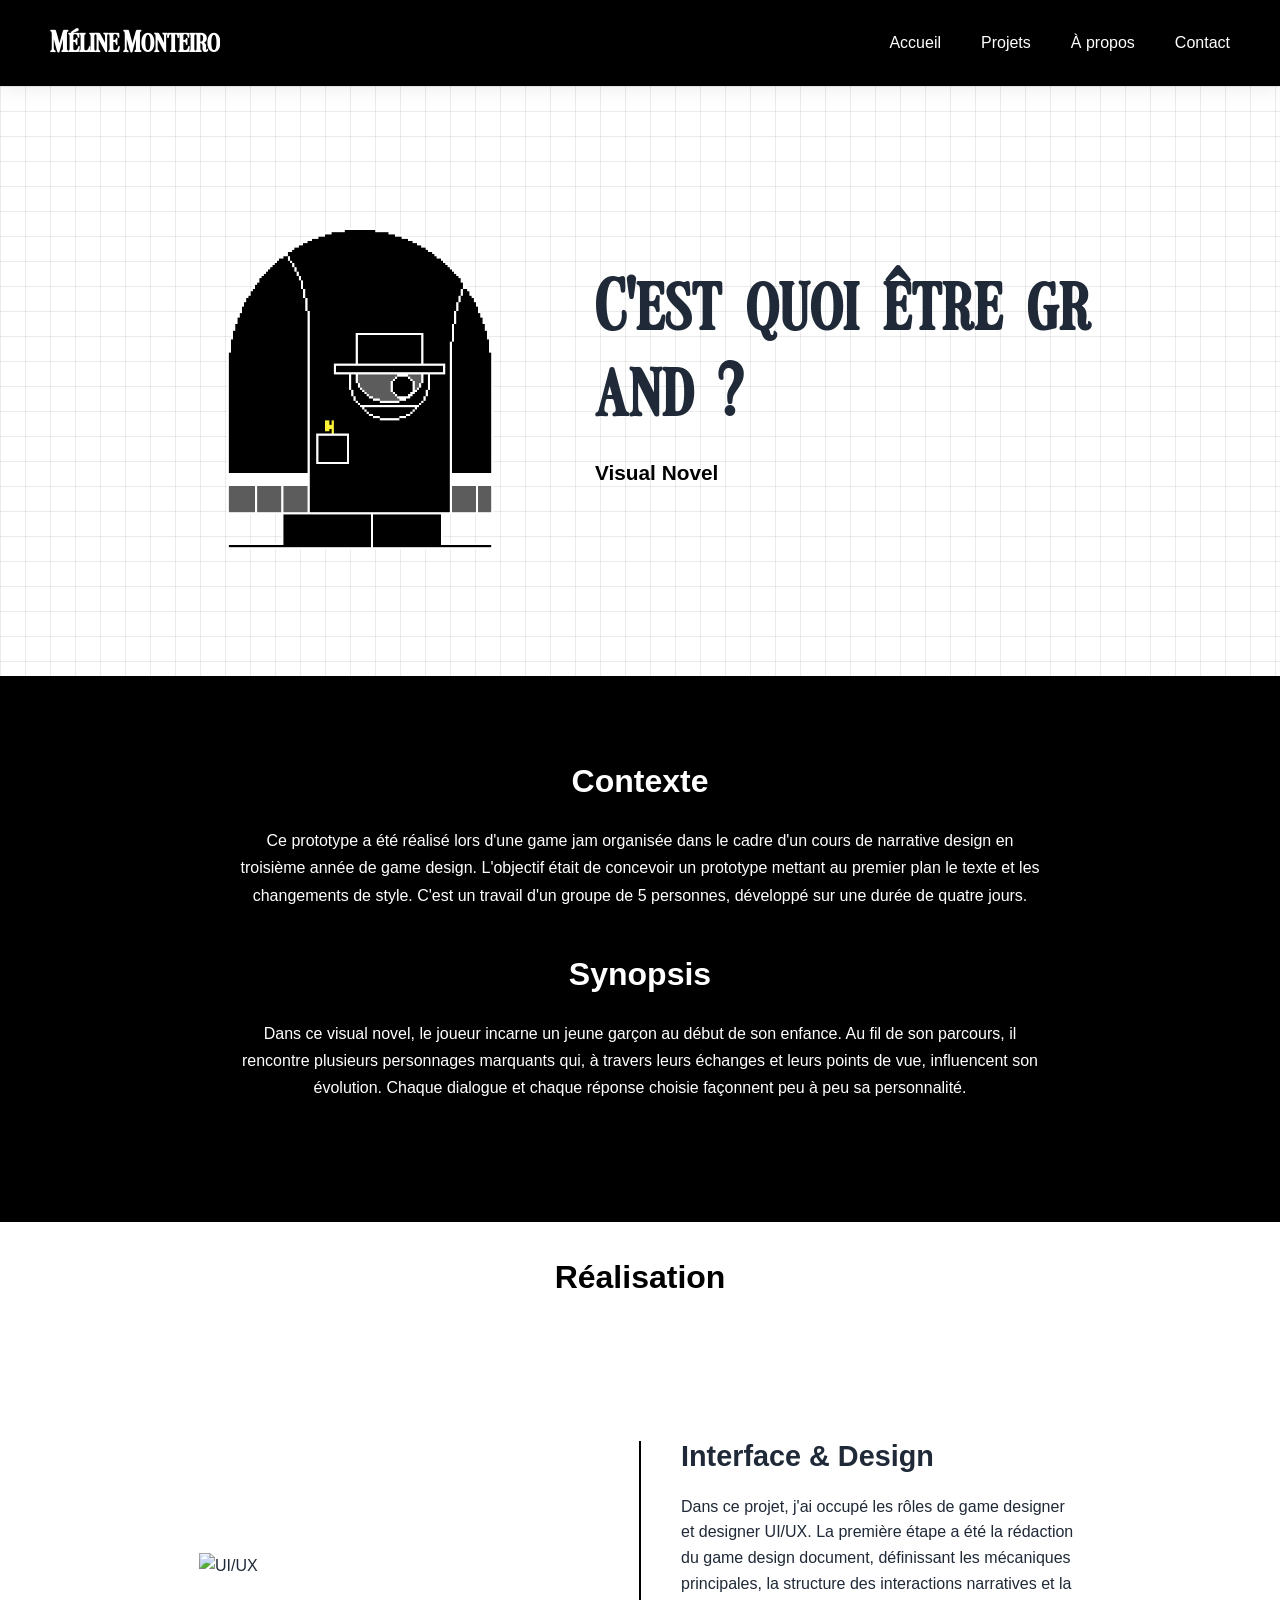
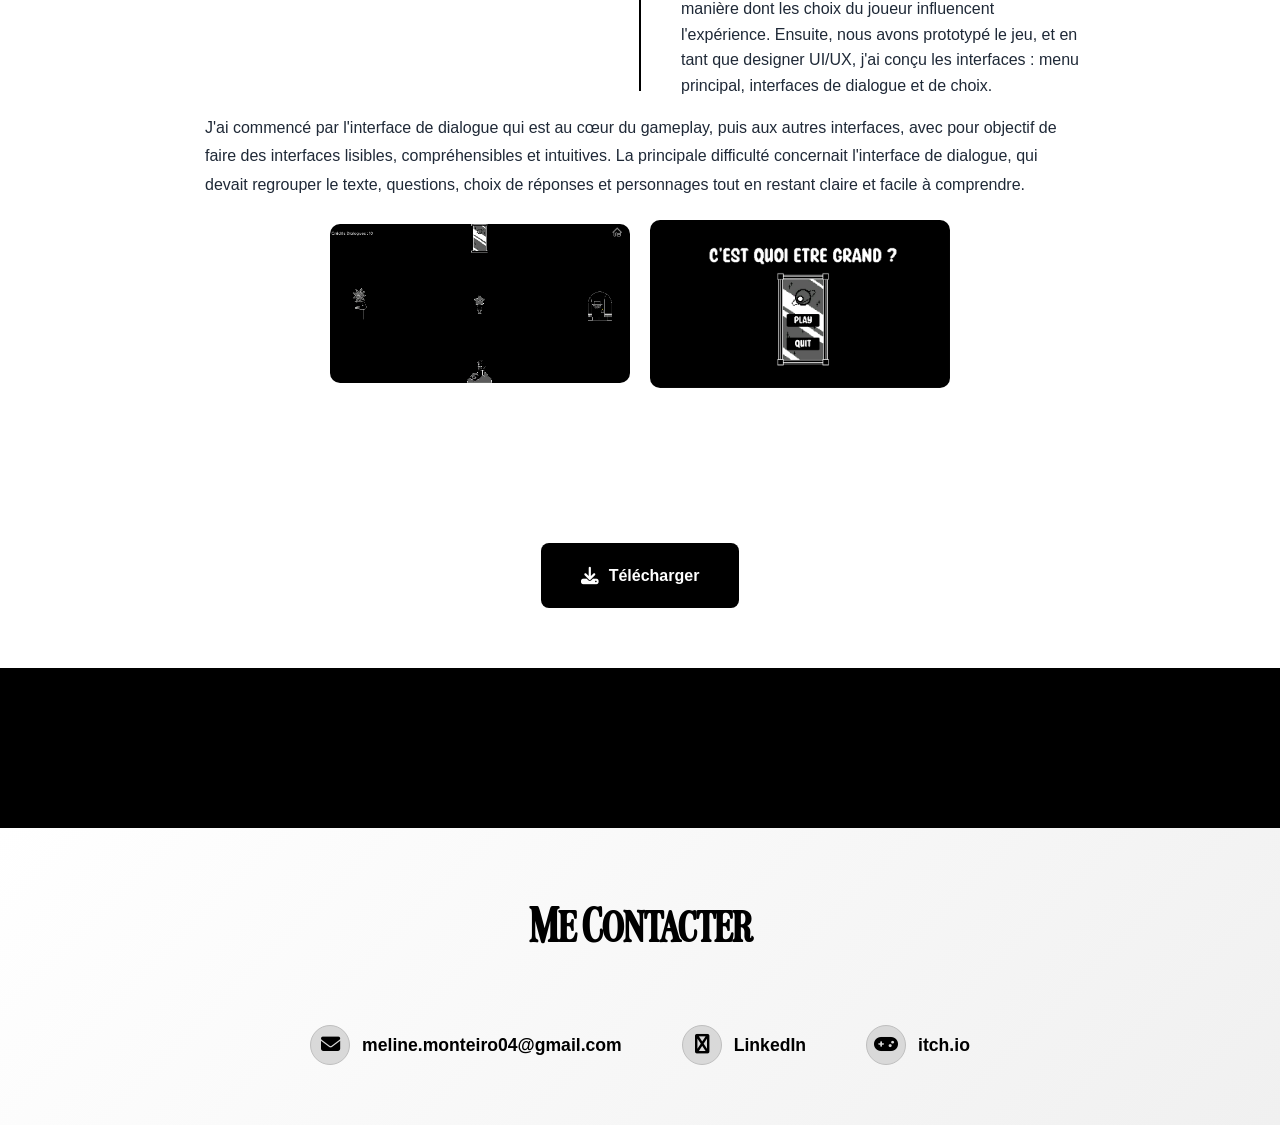
==== commit 2b12f12f: "Update c'est quoi etre grand.html" ====
--- a/projects/c'est quoi etre grand.html
+++ b/projects/c'est quoi etre grand.html
@@ -62,10 +62,7 @@
 
 Chaque dialogue et chaque réponse choisie façonnent peu à peu sa personnalité.</p>
 
-        <div class="hp-extra-images">
-    <img src="../Images/C'estQuoi1.png" alt="Image 1">
-    <img src="../Images/C'estQuoi2.png" alt="Image 2">
-</div>
+        
     </div>
 </section>
 
@@ -96,6 +93,11 @@
     <div class="hp-realisation-extra">
             <p>J'ai commencé par l'interface de dialogue qui est au cœur du gameplay, puis aux autres interfaces, avec pour objectif de faire des interfaces lisibles, compréhensibles et intuitives.
 La principale difficulté concernait l'interface de dialogue, qui devait regrouper le texte, questions, choix de réponses et personnages tout en restant claire et facile à comprendre.</p>
+
+        <div class="hp-extra-images">
+    <img src="../Images/C'estQuoi1.png" alt="C'est quoi être grand ?">
+    <img src="../Images/C'estQuoi2.png" alt="C'est quoi être grand ?">
+</div>
         </div>
 </section>
 
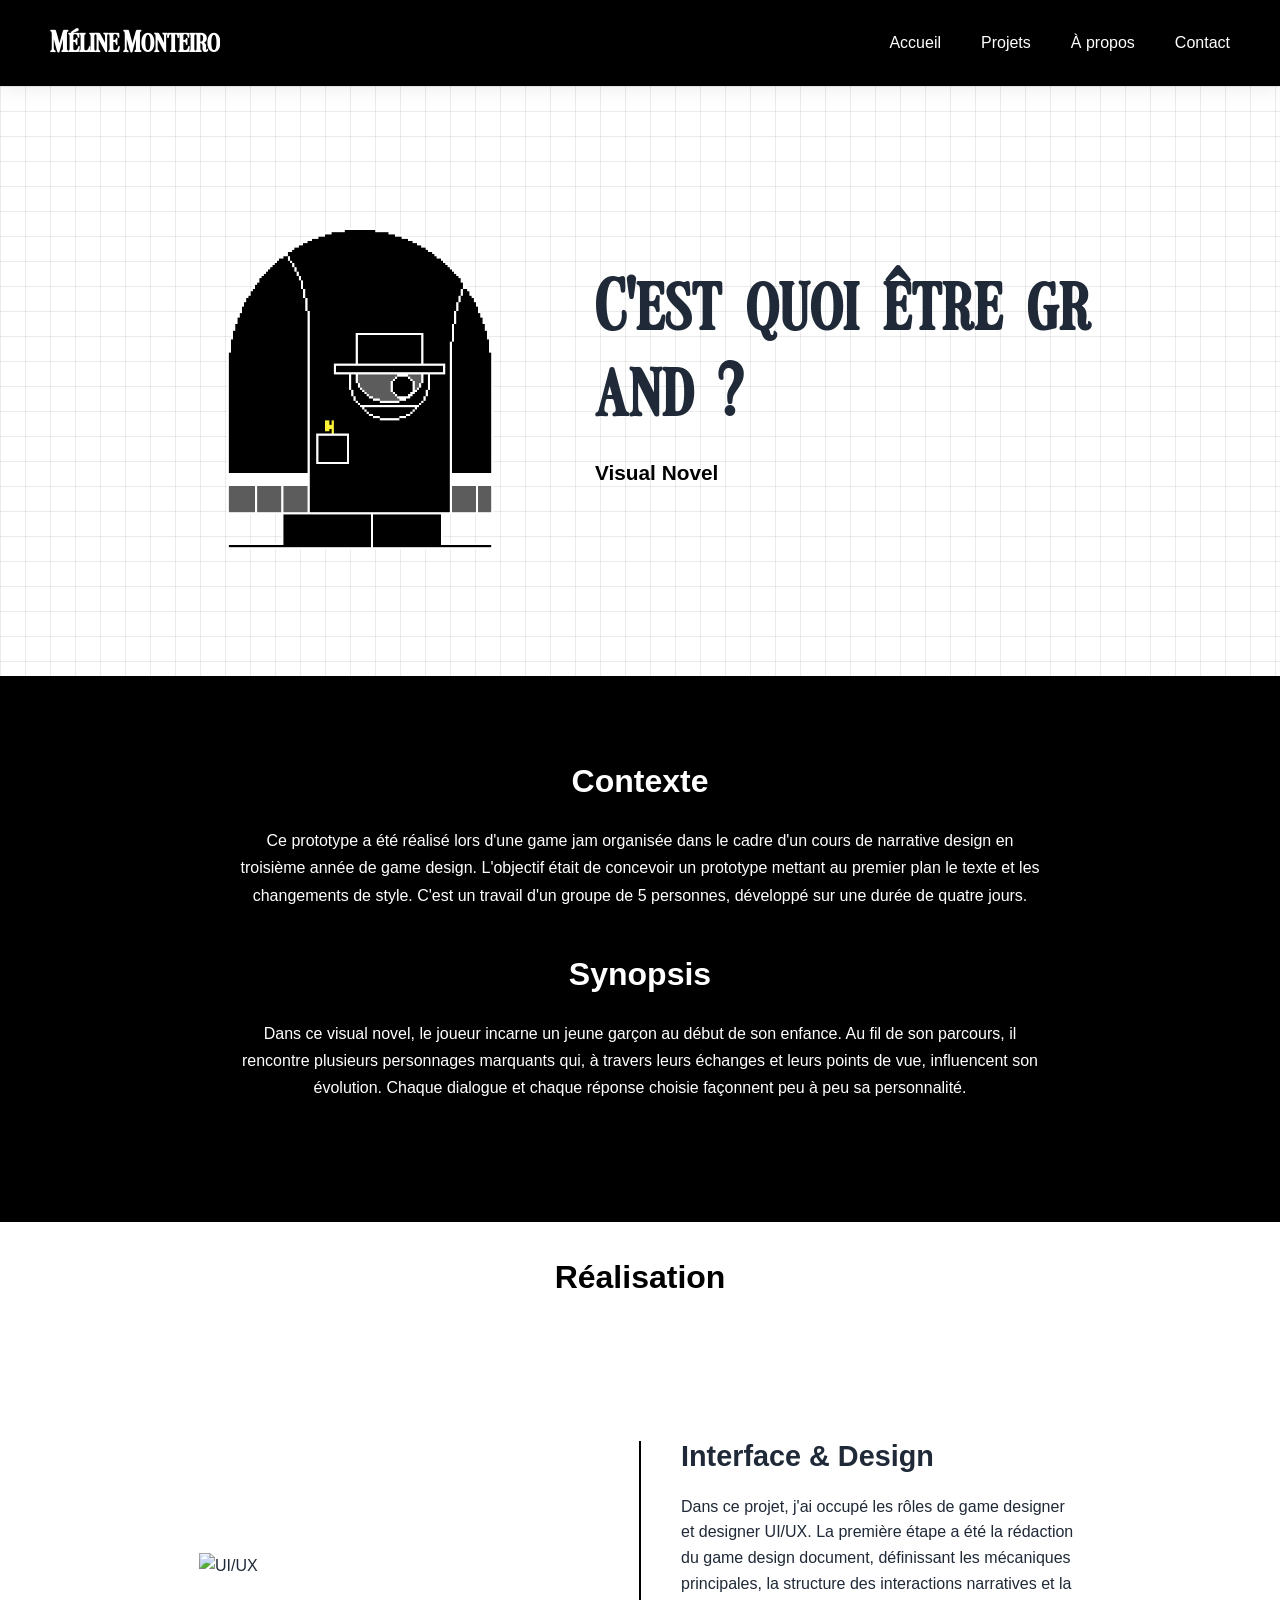
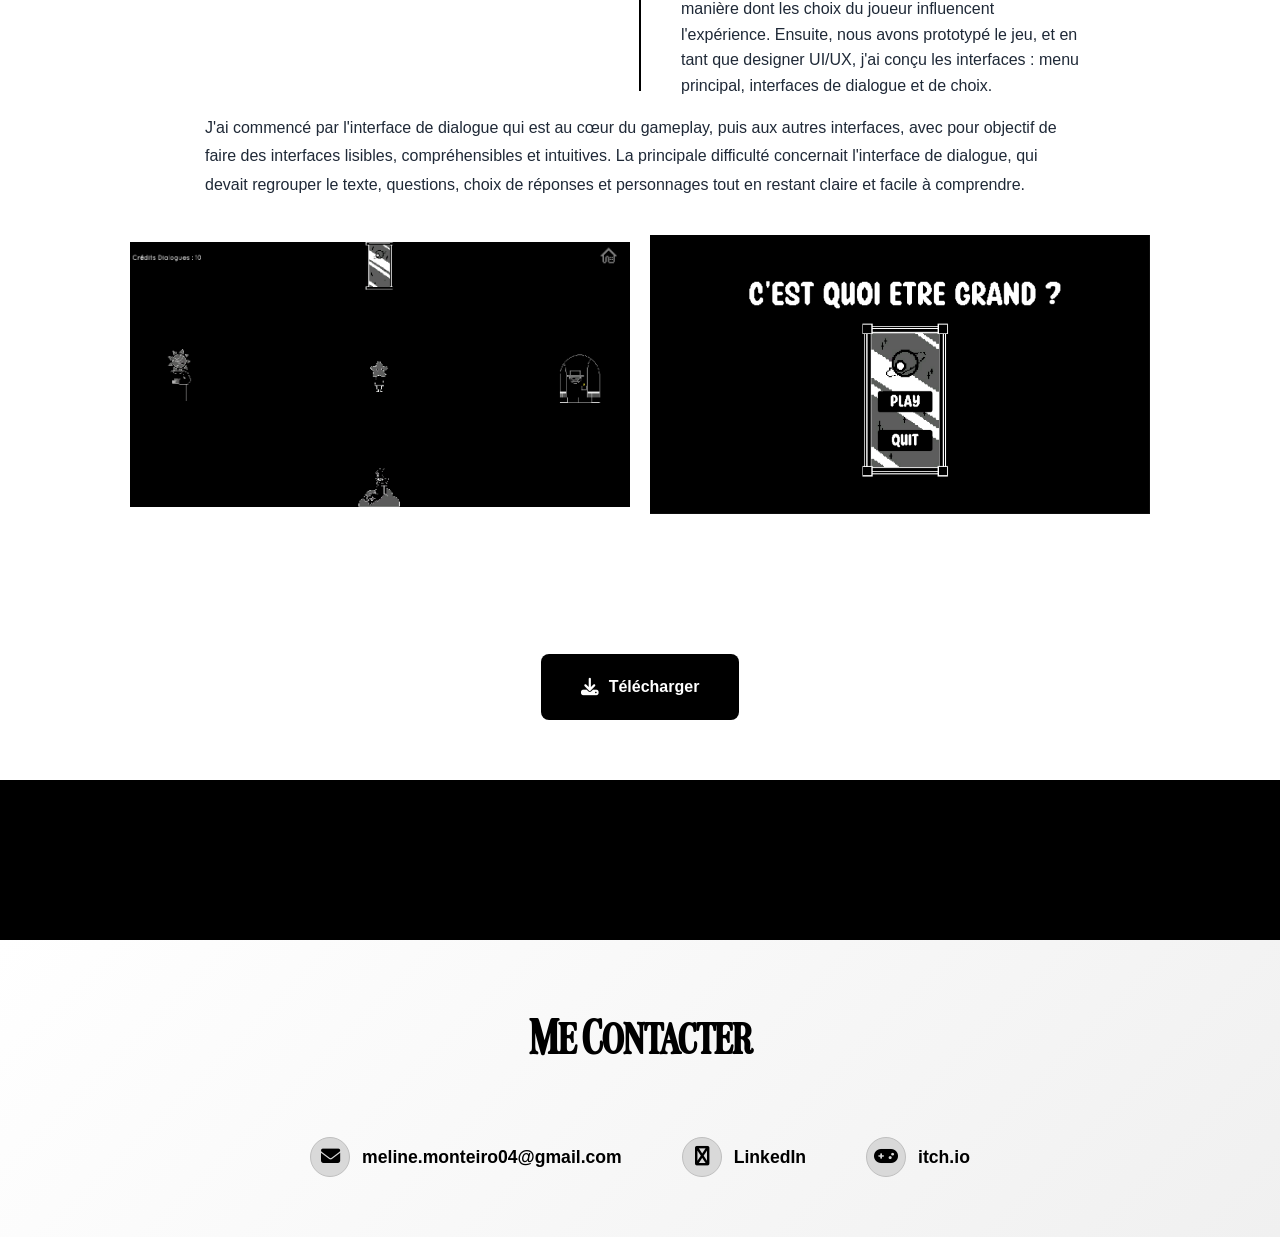
==== commit af1e4573: "Update c'est quoi etre grand.html" ====
--- a/projects/c'est quoi etre grand.html
+++ b/projects/c'est quoi etre grand.html
@@ -94,11 +94,12 @@
             <p>J'ai commencé par l'interface de dialogue qui est au cœur du gameplay, puis aux autres interfaces, avec pour objectif de faire des interfaces lisibles, compréhensibles et intuitives.
 La principale difficulté concernait l'interface de dialogue, qui devait regrouper le texte, questions, choix de réponses et personnages tout en restant claire et facile à comprendre.</p>
 
-        <div class="hp-extra-images">
+        
+        </div>
+    <div class="hp-extra-images">
     <img src="../Images/C'estQuoi1.png" alt="C'est quoi être grand ?">
     <img src="../Images/C'estQuoi2.png" alt="C'est quoi être grand ?">
 </div>
-        </div>
 </section>
 
 <!-- BOUTON TÉLÉCHARGER -->
--- a/css/style.css
+++ b/css/style.css
@@ -1001,10 +1001,10 @@
 }
 
 .hp-extra-images img {
-    max-width: 300px; /* ajuste selon ton design */
+    max-width: 500px; /* ajuste selon ton design */
     width: 100%;
     height: auto;
-    border-radius: 10px; /* optionnel */
+    border-radius: 0px; /* optionnel */
 }
 
 /* ===================== */
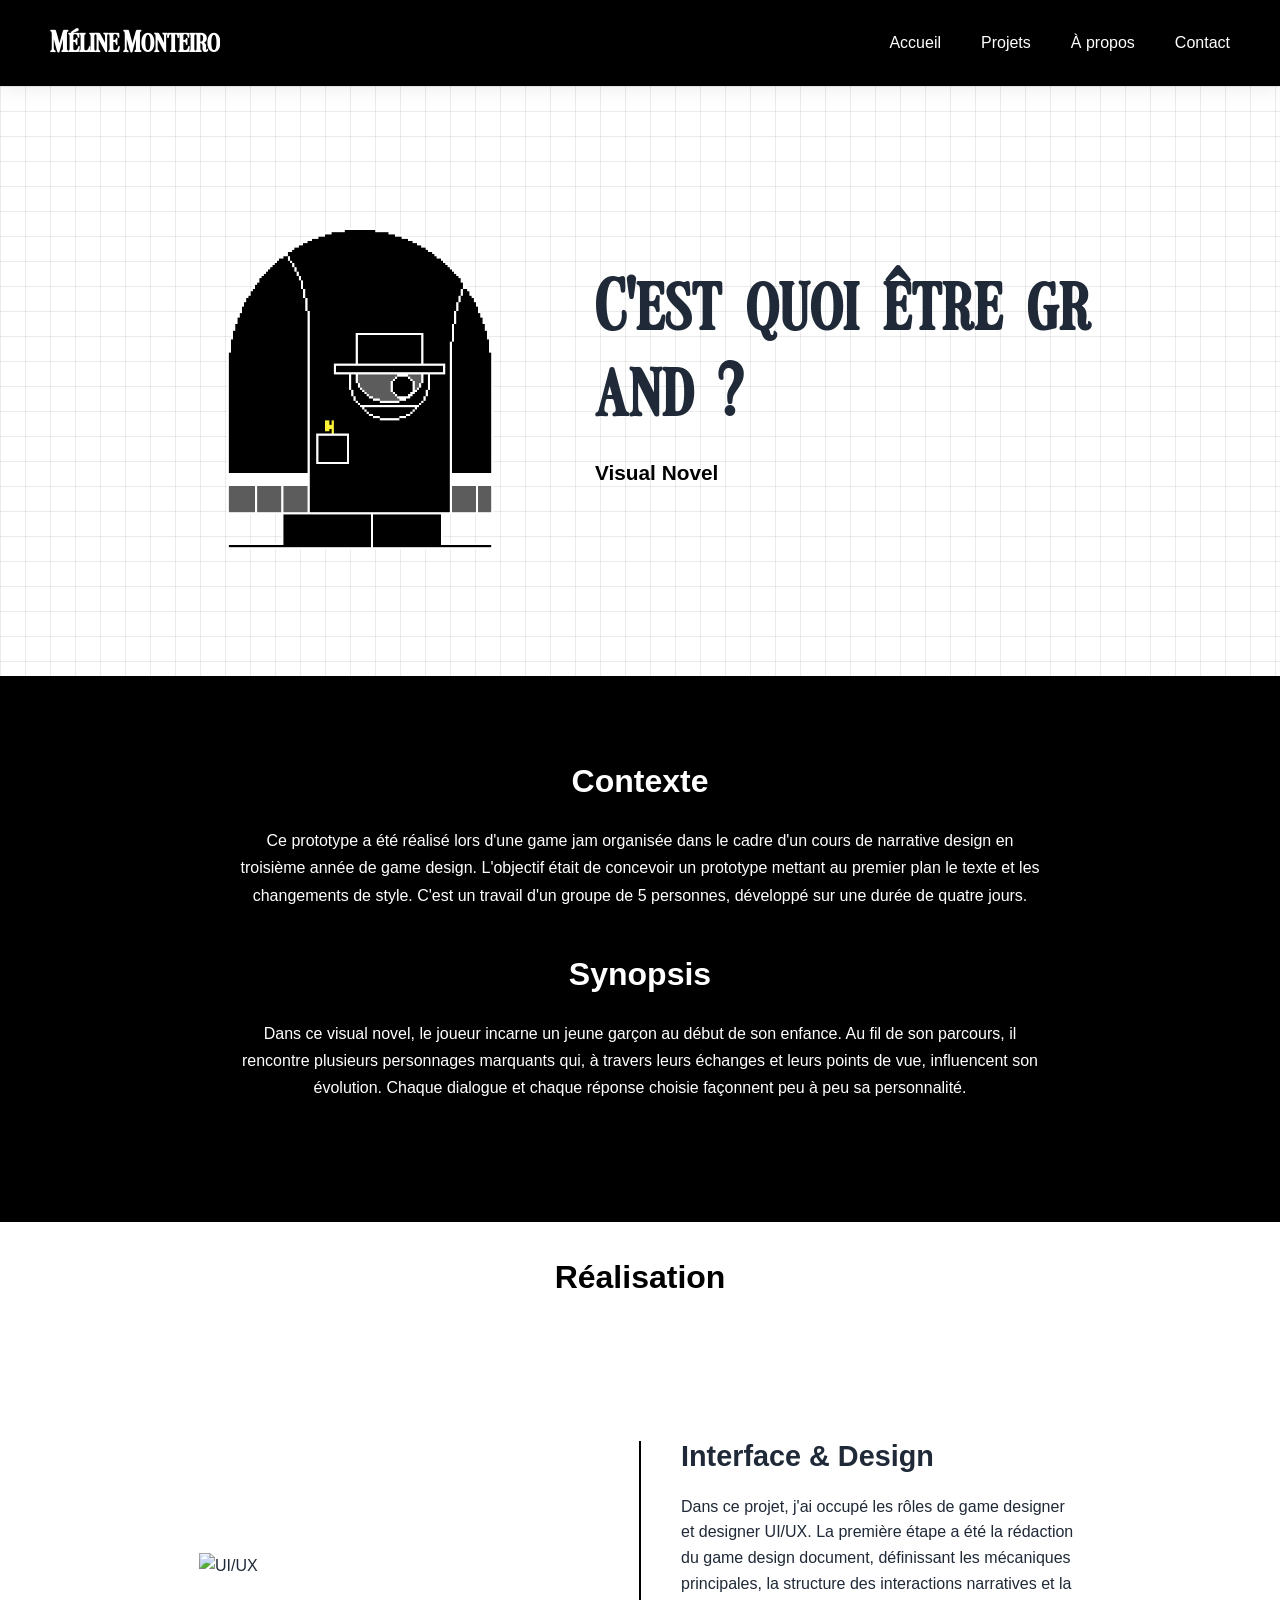
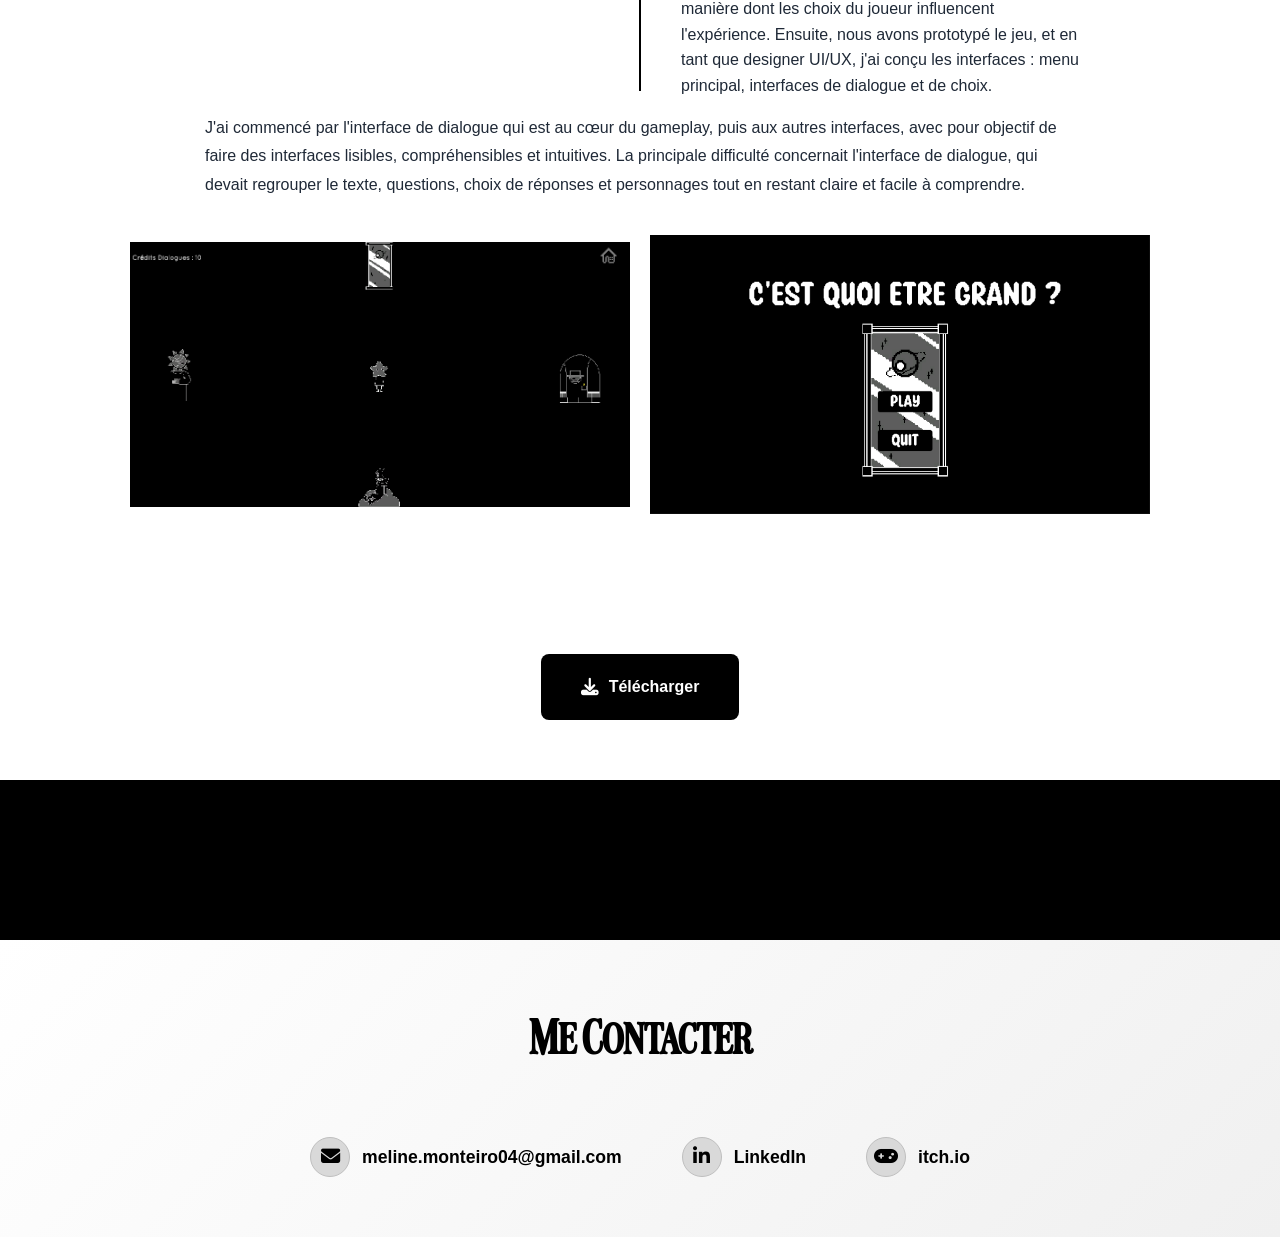
==== commit 2ce0e19d: "Update c'est quoi etre grand.html" ====
--- a/projects/c'est quoi etre grand.html
+++ b/projects/c'est quoi etre grand.html
@@ -128,7 +128,7 @@
             </a>
             <a href="www.linkedin.com/in/méline-monteiro" target="_blank" class="contact-link">
                 <div class="contact-icon">
-                    <i class="fas fa-linkedin"></i>
+                    <i class="fab fa-linkedin-in"></i>
                 </div>
                 <span>LinkedIn</span>
             </a>
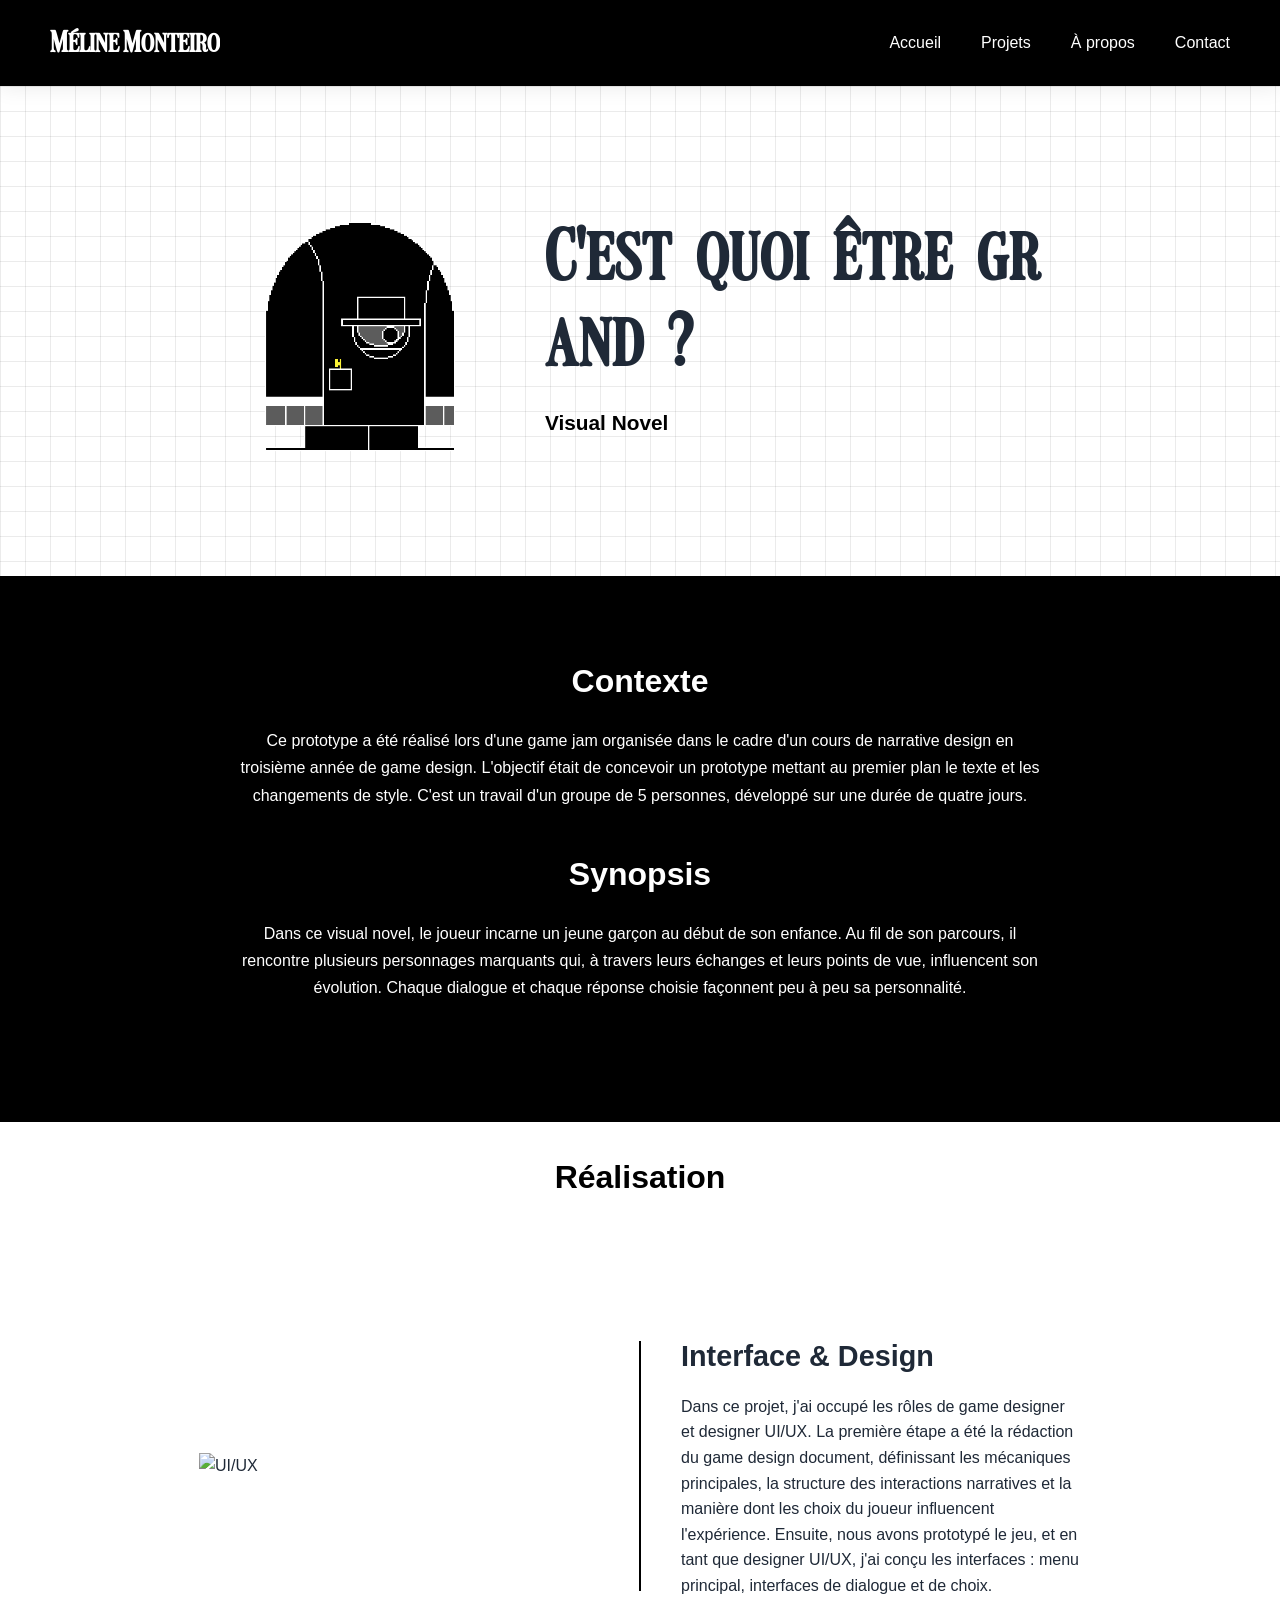
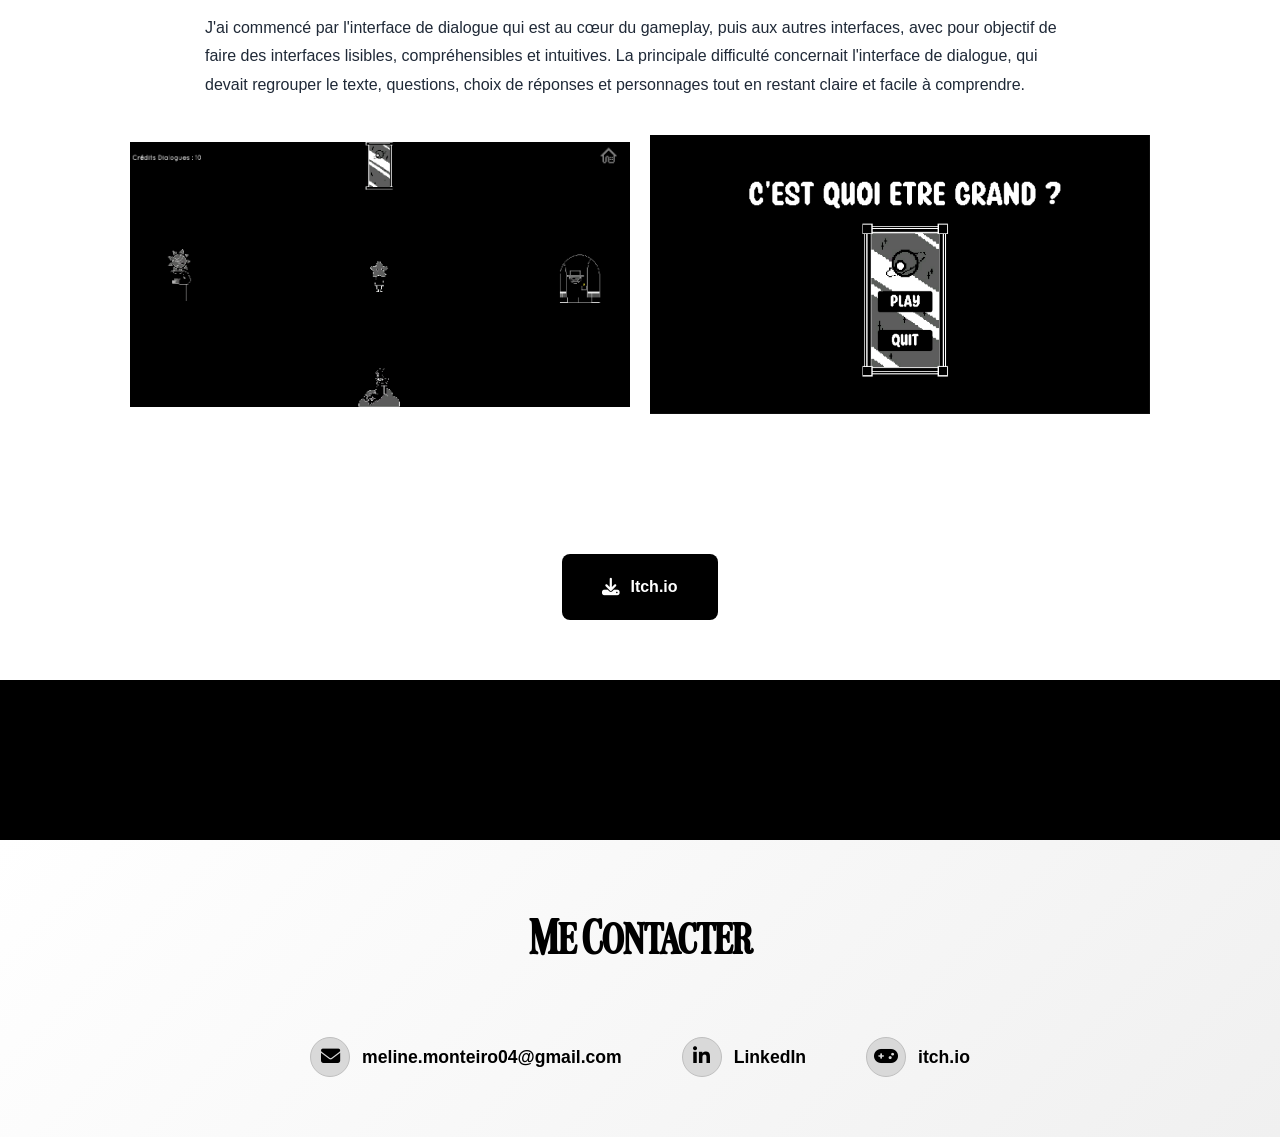
==== commit a0683b76: "Update c'est quoi etre grand.html" ====
--- a/projects/c'est quoi etre grand.html
+++ b/projects/c'est quoi etre grand.html
@@ -1,6 +1,7 @@
 <!DOCTYPE html>
 <html lang="fr">
 <head>
+    <link rel="stylesheet" href="https://cdnjs.cloudflare.com/ajax/libs/font-awesome/6.5.0/css/all.min.css">
     <meta charset="UTF-8">
     <title>C'est quoi être grand ?</title>
     <meta name="viewport" content="width=device-width, initial-scale=1.0">
@@ -107,7 +108,7 @@
     <div class="container">
         <a href="https://n0ovaa.itch.io/c-est-quoi-etre-grand" class="hp-download-btn-download">
             <i class="fas fa-download"></i>
-            Télécharger
+            Itch.io
         </a>
     </div>
 </section>
--- a/css/style.css
+++ b/css/style.css
@@ -48,6 +48,19 @@
     max-width: 1200px;
     margin: 0 auto;
     padding: 0 20px;
+}
+
+
+.project-video {
+    width: 100%;
+    max-width: 800px;
+    border-radius: 12px;
+}
+
+.video-container {
+    display: flex;
+    justify-content: center;
+    margin: 40px 0;
 }
 
 /* ===================== */
@@ -816,18 +829,19 @@
 }
 
 .hp-container {
-    max-width: 900px;
+     max-width: 900px;
     margin: 0 auto;
     display: flex;
     align-items: center;
     justify-content: center;
     gap: 60px;
+    flex-direction: row;
 }
 
 .hp-image {
     flex: none;
-    max-width: 350px;
-    max-height: 400px;
+    max-width: 250px; 
+    max-height: 300px;
     display: flex;
     align-items: center;
     position: relative;
@@ -839,7 +853,6 @@
     height: auto;
     object-fit: contain;
     display: block;
-    transition: none;
     cursor: default;
     pointer-events: none;
 }
@@ -1578,6 +1591,16 @@
     .scroll-text {
         display: none;
     }
+
+    .hp-container {
+        flex-direction: column; 
+        gap: 30px;
+        text-align: center;
+    }
+
+    .hp-image {
+        max-width: 80%; 
+    }
 }
 
 @media (max-width: 480px) {
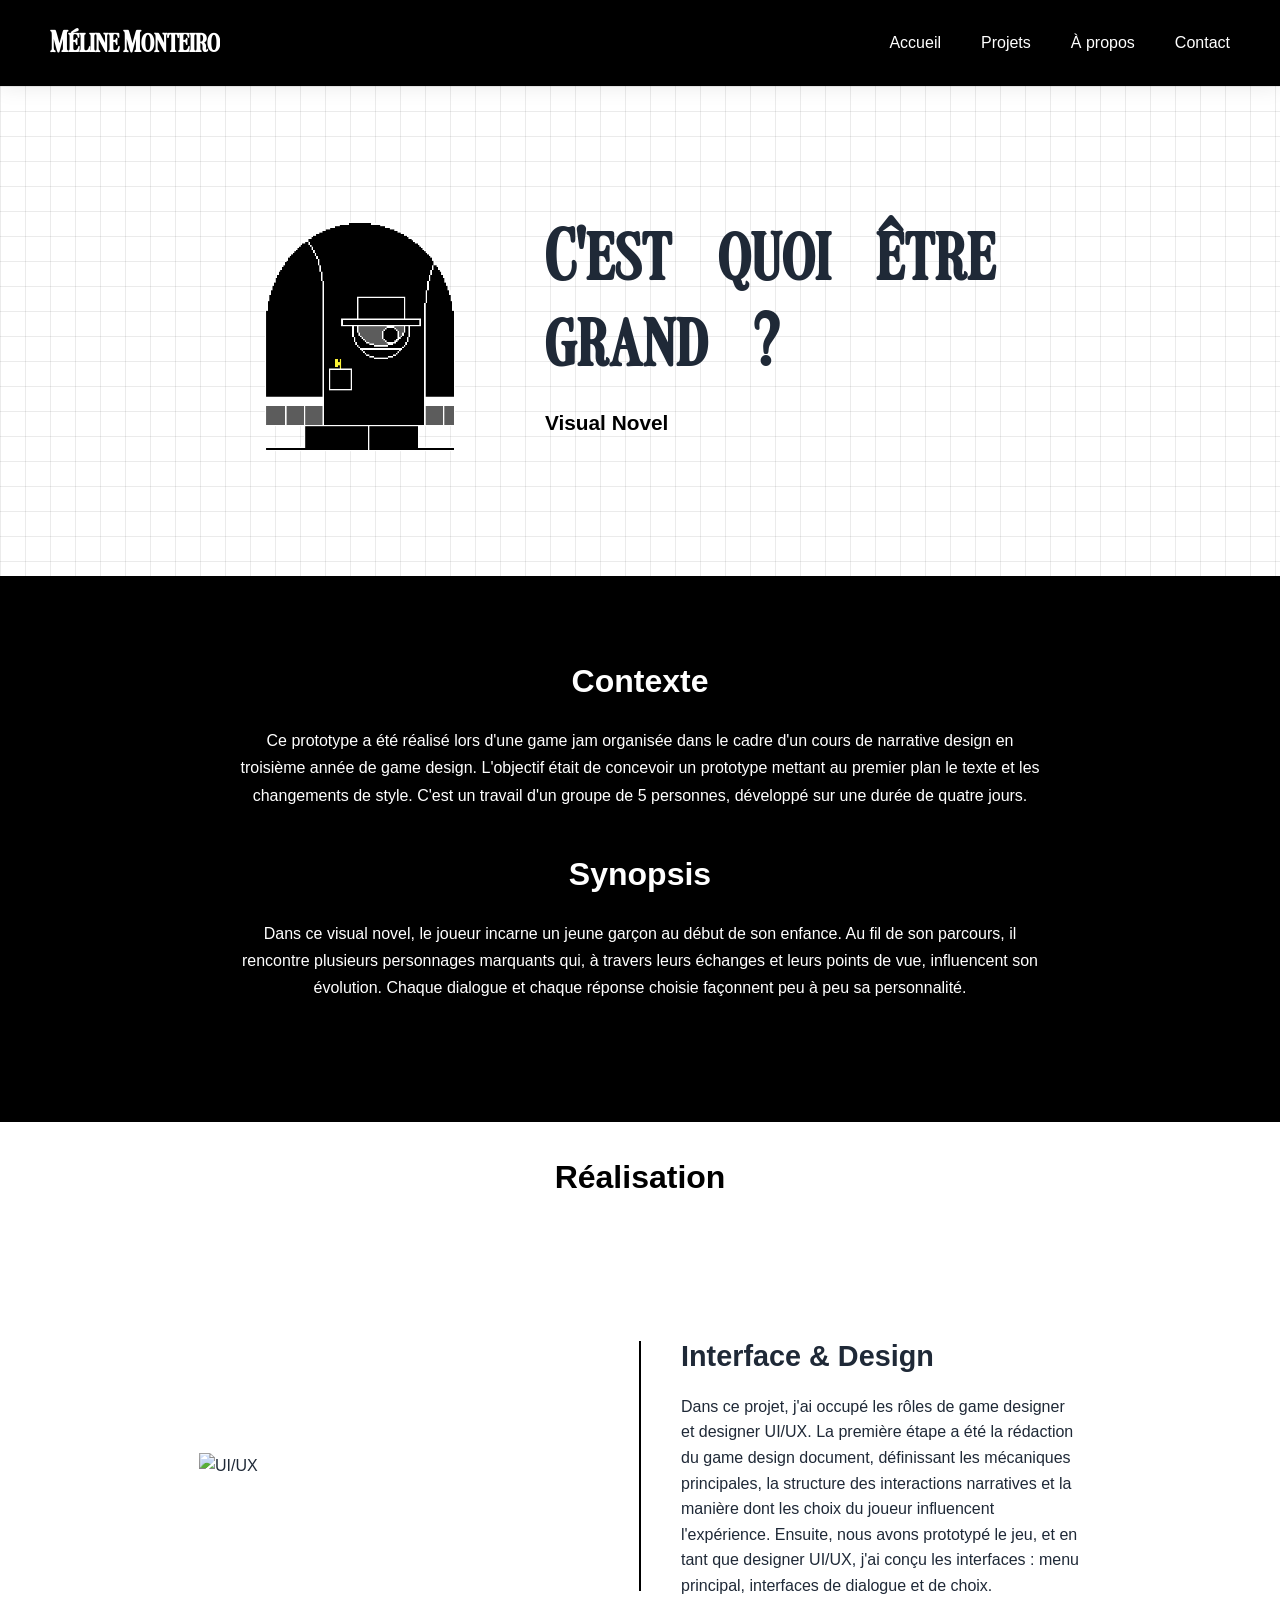
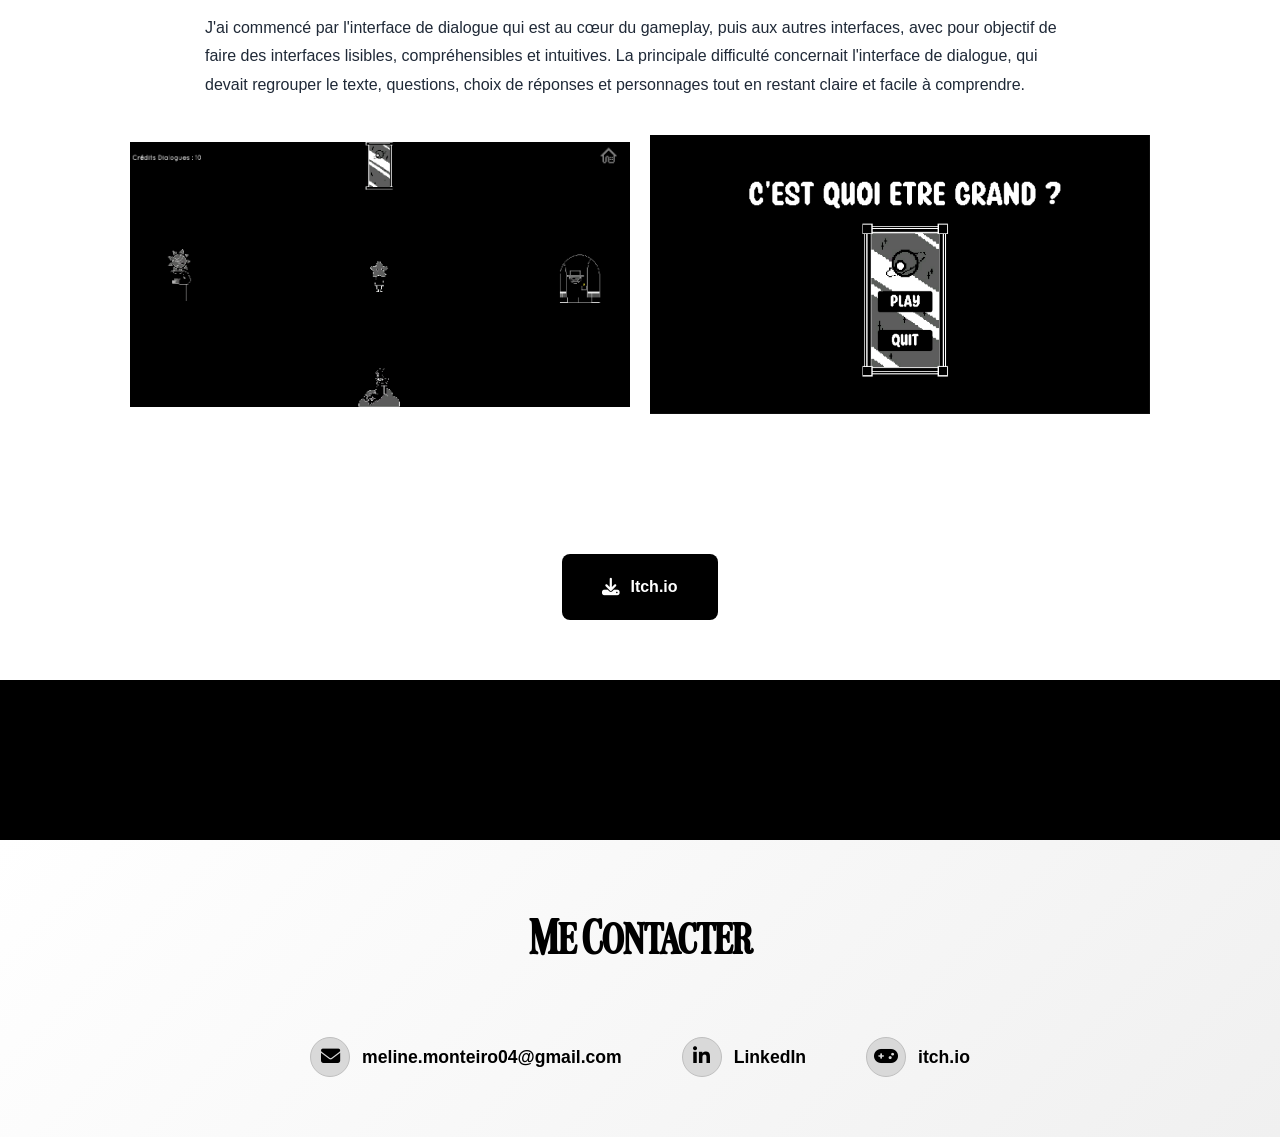
==== commit a94aa367: "Update c'est quoi etre grand.html" ====
--- a/projects/c'est quoi etre grand.html
+++ b/projects/c'est quoi etre grand.html
@@ -35,15 +35,15 @@
         </div>
         <div class="hp-info">
             <h1 class="rainbow-name">
-                <span>C</span><span>'</span><span>e</span><span>s</span><span>t</span>
-                <span> </span>
-                <span>q</span><span>u</span><span>o</span><span>i</span>
-                <span> </span>
-                <span>ê</span><span>t</span><span>r</span><span>e</span>
-                <span> </span>
-                <span>g</span><span>r</span><span>a</span><span>n</span><span>d</span>
-                <span> </span>
-                <span>?</span>
+                <span class="word"><span>C</span><span>'</span><span>e</span><span>s</span><span>t</span></span>
+    <span class="space"> </span>
+    <span class="word"><span>q</span><span>u</span><span>o</span><span>i</span></span>
+    <span class="space"> </span>
+    <span class="word"><span>ê</span><span>t</span><span>r</span><span>e</span></span>
+    <span class="space"> </span>
+    <span class="word"><span>g</span><span>r</span><span>a</span><span>n</span><span>d</span></span>
+    <span class="space"> </span>
+    <span class="word"><span>?</span></span>
             </h1>
             <p class="subtitle">Visual Novel</p>
         </div>
--- a/css/style.css
+++ b/css/style.css
@@ -493,12 +493,18 @@
 /* ===================== */
 
 .rainbow-name {
+  
+
+
     display: block;
-    font-size: clamp(2.5rem, 8vw, 4.5rem);
-    font-weight: 800;
-    letter-spacing: 2px;
-    line-height: 1.1;
-    font-family: 'LTCarpet', sans-serif;
+font-size: clamp(2.5rem, 8vw, 4.5rem);
+font-weight: 800;
+letter-spacing: 2px;
+line-height: 1.1;
+font-family: 'LTCarpet', sans-serif;
+word-break: keep-all;
+overflow-wrap: normal; /* empêche la césure forcée */
+hyphens: none; 
 
 }
 
@@ -551,6 +557,17 @@
     100% {
         transform: translateY(0);
     }
+
+
+    .rainbow-name .word {
+    display: inline-block;
+    white-space: nowrap;
+}
+
+.rainbow-name .space {
+    display: inline;
+    width: 0.3em;
+}
 }
 
 
